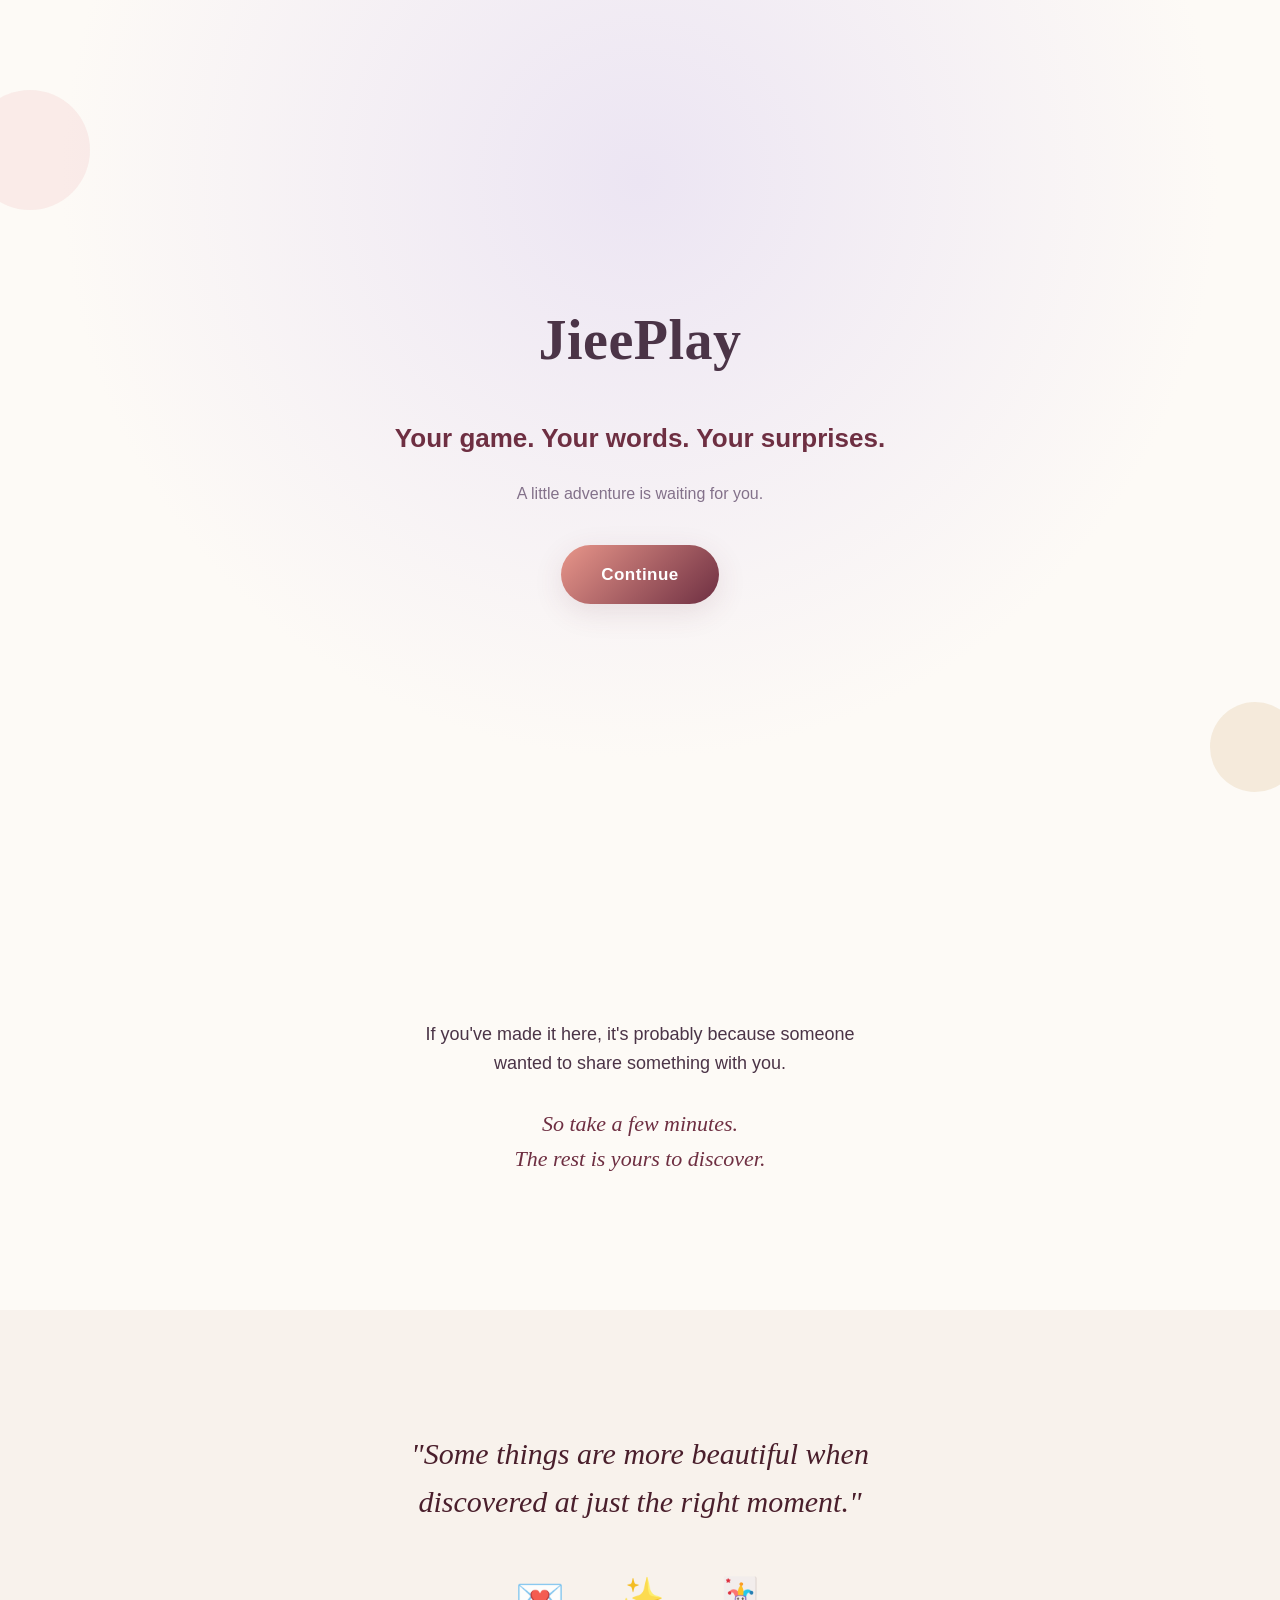
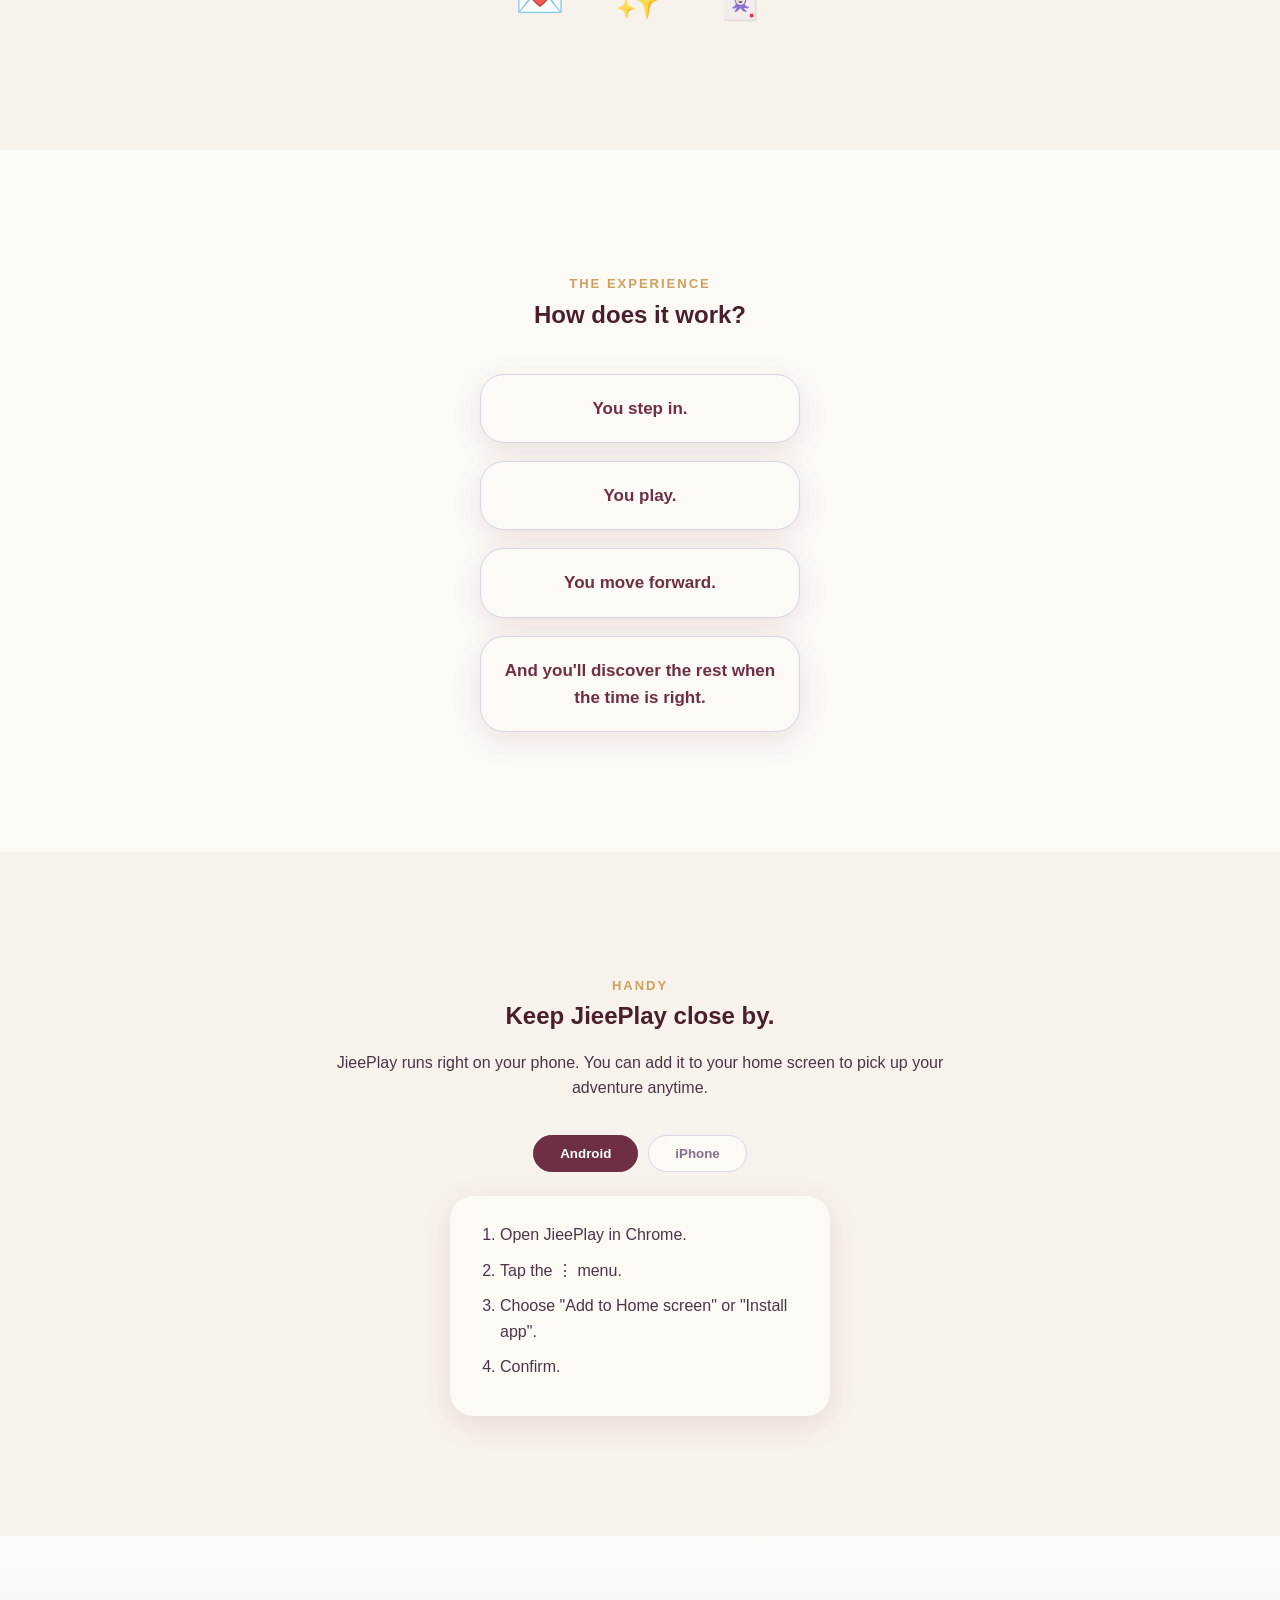
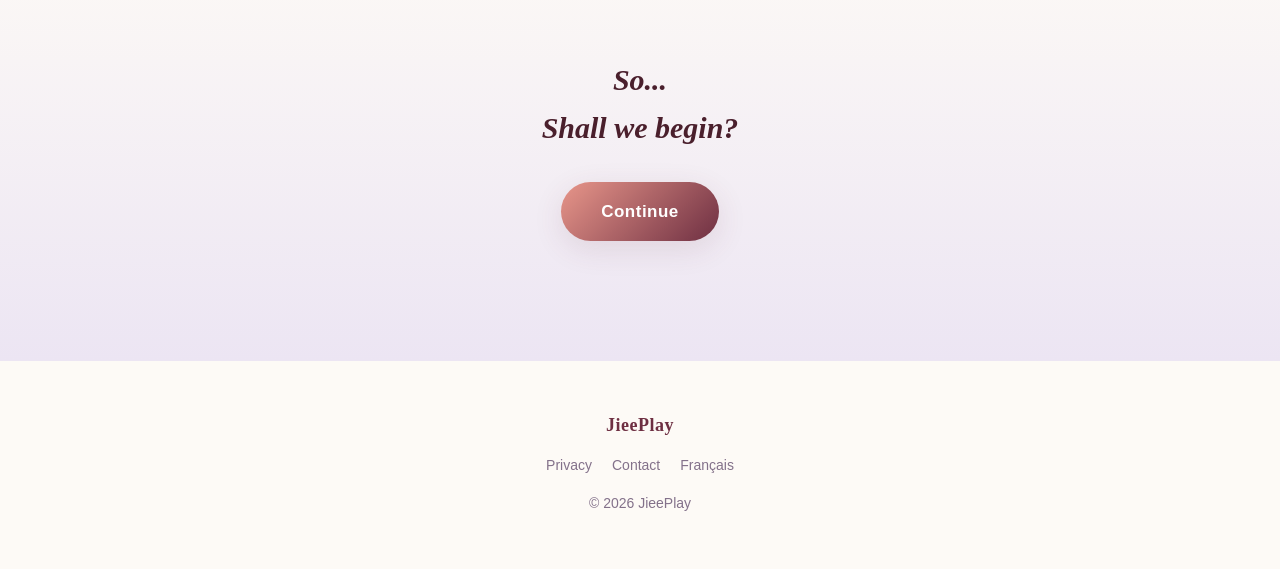
==== en/index.html @ 0d555a09 "Landing page JieePlay V1" ====
<!DOCTYPE html>
<html lang="en">
<head>
<meta charset="UTF-8">
<meta name="viewport" content="width=device-width, initial-scale=1">
<title>JieePlay — Your game. Your words. Your surprises.</title>
<meta name="description" content="A personal experience is waiting for you. Your game. Your words. Your surprises.">
<meta property="og:title" content="JieePlay">
<meta property="og:description" content="Your game. Your words. Your surprises.">
<meta property="og:image" content="../assets/icons/icon-512.png">
<link rel="icon" href="../favicon/favicon.png">
<link rel="stylesheet" href="../css/style.css">
<link rel="stylesheet" href="../css/responsive.css">
<link rel="stylesheet" href="../css/animations.css">
</head>
<body>

<!-- HERO -->
<section class="hero">
	<div class="floating-shape" style="width:120px;height:120px;background:#e8a5a5;top:10%;left:-30px;"></div>
	<div class="floating-shape" style="width:90px;height:90px;background:#cda05e;bottom:12%;right:-20px;animation-delay:2s;"></div>

	<div class="hero-logo brand">JieePlay</div>
	<p class="hero-tagline">Your game. Your words. Your surprises.</p>
	<p class="hero-sub">A little adventure is waiting for you.</p>
	<a href="#" class="btn" data-game-link>Continue</a>
</section>

<!-- INTRO -->
<section class="intro reveal">
	<div class="container">
		<p>If you've made it here, it's probably because someone wanted to share something with you.</p>
		<p class="intro-second">So take a few minutes.<br>The rest is yours to discover.</p>
	</div>
</section>

<!-- MYSTERY -->
<section class="mystery reveal">
	<div class="container">
		<p class="mystery-quote">"Some things are more beautiful when discovered at just the right moment."</p>
		<div class="mystery-icons">
			<span>💌</span>
			<span>✨</span>
			<span>🃏</span>
		</div>
	</div>
</section>

<!-- HOW IT WORKS -->
<section class="how reveal">
	<div class="container">
		<span class="eyebrow">The experience</span>
		<h2>How does it work?</h2>
		<div class="how-steps">
			<div class="how-step">You step in.</div>
			<div class="how-step">You play.</div>
			<div class="how-step">You move forward.</div>
			<div class="how-step">And you'll discover the rest when the time is right.</div>
		</div>
	</div>
</section>

<!-- PWA INSTALL -->
<section class="install reveal">
	<div class="container">
		<span class="eyebrow">Handy</span>
		<h2>Keep JieePlay close by.</h2>
		<p style="margin-top:14px;">JieePlay runs right on your phone. You can add it to your home screen to pick up your adventure anytime.</p>

		<div class="install-tabs">
			<button class="install-tab-btn active" data-tab="android">Android</button>
			<button class="install-tab-btn" data-tab="iphone">iPhone</button>
		</div>

		<div id="install-android" class="install-panel active">
			<ol>
				<li>Open JieePlay in Chrome.</li>
				<li>Tap the ⋮ menu.</li>
				<li>Choose "Add to Home screen" or "Install app".</li>
				<li>Confirm.</li>
			</ol>
		</div>
		<div id="install-iphone" class="install-panel">
			<ol>
				<li>Open JieePlay in Safari.</li>
				<li>Tap the Share button.</li>
				<li>Choose "Add to Home Screen".</li>
				<li>Tap "Add".</li>
			</ol>
		</div>
	</div>
</section>

<!-- FINAL CTA -->
<section class="final-cta reveal">
	<div class="container">
		<h2>So...<br>Shall we begin?</h2>
		<a href="#" class="btn" data-game-link>Continue</a>
	</div>
</section>

<footer>
	<div class="footer-brand brand">JieePlay</div>
	<div class="footer-links">
		<a href="#">Privacy</a>
		<a href="#">Contact</a>
		<a href="../fr/" data-switch-lang="fr">Français</a>
	</div>
	<p>© 2026 JieePlay</p>
</footer>

<script src="../js/config.js"></script>
<script src="../js/language.js"></script>
<script src="../js/navigation.js"></script>
</body>
</html>
---- css/style.css ----
/* JieePlay Landing — style.css */

:root {
	--cream: #fdfaf6;
	--ivoire: #f8f2ec;
	--rose: #e8a5a5;
	--rose-soft: #f0c4c4;
	--mauve: #b39cc4;
	--mauve-soft: #ddd2e8;
	--violet-pale: #ece5f3;
	--corail: #e8968a;
	--bordeaux: #6e2f42;
	--bordeaux-deep: #4a1f2c;
	--gold: #cda05e;
	--text: #4b3447;
	--text-soft: #83718a;

	--font-body: -apple-system, "Segoe UI", Roboto, "Helvetica Neue", Arial, sans-serif;
	--font-display: Georgia, "Times New Roman", serif;

	--radius: 24px;
	--shadow: 0 8px 30px rgba(110, 47, 66, 0.12);
}

* { box-sizing: border-box; }
html { scroll-behavior: smooth; }
body {
	margin: 0;
	background: var(--cream);
	color: var(--text);
	font-family: var(--font-body);
	line-height: 1.6;
	overflow-x: hidden;
}
img { max-width: 100%; display: block; }
a { color: inherit; text-decoration: none; }
.container { max-width: 720px; margin: 0 auto; padding: 0 28px; }

.brand { font-family: var(--font-display); font-weight: 700; letter-spacing: 0.5px; }
h1, h2, h3 { margin: 0; color: var(--bordeaux-deep); }
.eyebrow {
	font-size: 13px; letter-spacing: 2px; text-transform: uppercase;
	color: var(--gold); font-weight: 600;
}

.btn {
	display: inline-flex; align-items: center; justify-content: center;
	min-height: 58px; padding: 16px 40px; border-radius: 999px;
	background: linear-gradient(135deg, var(--corail), var(--bordeaux));
	color: #fff; font-size: 17px; font-weight: 700; letter-spacing: 0.5px;
	box-shadow: var(--shadow); transition: transform 0.2s ease, box-shadow 0.2s ease;
	border: none; cursor: pointer;
}
.btn:hover, .btn:focus-visible { transform: translateY(-2px); box-shadow: 0 12px 34px rgba(110, 47, 66, 0.2); }
.btn:active { transform: translateY(0); }
.btn-outline { background: transparent; border: 1.5px solid var(--bordeaux); color: var(--bordeaux); box-shadow: none; }

section { padding: 90px 0; }
.reveal { opacity: 0; transform: translateY(24px); transition: opacity 0.8s ease, transform 0.8s ease; }
.reveal.in-view { opacity: 1; transform: translateY(0); }

.hero {
	min-height: 92vh; display: flex; flex-direction: column; align-items: center;
	justify-content: center; text-align: center; position: relative; padding: 60px 28px;
	background: radial-gradient(circle at 50% 20%, var(--violet-pale) 0%, var(--cream) 60%);
	overflow: hidden;
}
.hero-logo { font-size: 44px; margin-bottom: 18px; }
.hero-tagline { font-size: 22px; color: var(--bordeaux); margin: 14px 0 6px; font-weight: 600; }
.hero-sub { font-size: 16px; color: var(--text-soft); margin-bottom: 38px; }

.intro { text-align: center; }
.intro p { font-size: 18px; color: var(--text); max-width: 480px; margin: 0 auto 14px; }
.intro .intro-second { font-family: var(--font-display); font-size: 22px; font-style: italic; color: var(--bordeaux); margin-top: 28px; }

.mystery { background: var(--ivoire); text-align: center; position: relative; }
.mystery-quote { font-family: var(--font-display); font-size: 26px; font-style: italic; color: var(--bordeaux-deep); max-width: 480px; margin: 0 auto 40px; }
.mystery-icons { display: flex; justify-content: center; gap: 36px; font-size: 34px; margin-top: 30px; }
.mystery-icons span { opacity: 0.85; animation: float 4.5s ease-in-out infinite; }
.mystery-icons span:nth-child(2) { animation-delay: 0.6s; }
.mystery-icons span:nth-child(3) { animation-delay: 1.2s; }
@keyframes float { 0%, 100% { transform: translateY(0); } 50% { transform: translateY(-12px); } }

.how { text-align: center; }
.how-steps { display: flex; flex-direction: column; gap: 18px; max-width: 320px; margin: 40px auto 0; }
.how-step { background: var(--cream); border: 1px solid var(--mauve-soft); border-radius: var(--radius); padding: 20px; font-size: 17px; font-weight: 600; color: var(--bordeaux); box-shadow: var(--shadow); }

.install { background: var(--ivoire); text-align: center; }
.install-tabs { display: flex; justify-content: center; gap: 10px; margin: 34px 0 24px; }
.install-tab-btn { padding: 10px 26px; border-radius: 999px; background: var(--cream); border: 1px solid var(--mauve-soft); color: var(--text-soft); font-weight: 700; cursor: pointer; }
.install-tab-btn.active { background: var(--bordeaux); color: #fff; border-color: var(--bordeaux); }
.install-panel { display: none; text-align: left; max-width: 380px; margin: 0 auto; background: var(--cream); border-radius: var(--radius); padding: 26px 30px; box-shadow: var(--shadow); }
.install-panel.active { display: block; }
.install-panel ol { margin: 0; padding-left: 20px; }
.install-panel li { margin-bottom: 10px; font-size: 16px; }

.final-cta { text-align: center; background: linear-gradient(180deg, var(--cream), var(--violet-pale)); }
.final-cta h2 { font-family: var(--font-display); font-size: 30px; font-style: italic; margin-bottom: 30px; }

footer { padding: 50px 28px 40px; text-align: center; color: var(--text-soft); font-size: 14px; }
.footer-brand { font-size: 18px; color: var(--bordeaux); margin-bottom: 14px; }
.footer-links { display: flex; justify-content: center; gap: 20px; flex-wrap: wrap; margin-bottom: 16px; }
.footer-links a { color: var(--text-soft); }
.footer-links a:hover { color: var(--bordeaux); }

.floating-shape { position: absolute; border-radius: 50%; opacity: 0.18; pointer-events: none; animation: drift 10s ease-in-out infinite; }
@keyframes drift { 0%, 100% { transform: translate(0, 0); } 50% { transform: translate(14px, -18px); } }
---- css/responsive.css ----
/* responsive.css — mobile-first, ajustements pour tablette/desktop */

@media (max-width: 380px) {
	.hero-logo { font-size: 36px; }
	.hero-tagline { font-size: 19px; }
	.btn { padding: 14px 30px; font-size: 15px; }
	.mystery-quote { font-size: 22px; }
}

@media (min-width: 768px) {
	.container { max-width: 640px; }
	.hero-logo { font-size: 56px; }
	.hero-tagline { font-size: 26px; }
	.mystery-quote { font-size: 30px; }
	section { padding: 120px 0; }
}

@media (min-width: 1024px) {
	.container { max-width: 720px; }
	.hero { min-height: 100vh; }
	.mystery-icons { gap: 50px; font-size: 40px; }
}

@media (min-width: 1440px) {
	.hero-logo { font-size: 64px; }
	section { padding: 140px 0; }
}

html, body {
	max-width: 100%;
	overflow-x: hidden;
}
---- css/animations.css ----
/* animations.css — page de sélection de langue + micro-interactions */

@media (prefers-reduced-motion: reduce) {
	*, *::before, *::after {
		animation-duration: 0.01ms !important;
		animation-iteration-count: 1 !important;
		transition-duration: 0.01ms !important;
		scroll-behavior: auto !important;
	}
}

/* --- Page racine : sélection de langue --- */

.lang-select-page {
	min-height: 100vh;
	display: flex;
	flex-direction: column;
	align-items: center;
	justify-content: center;
	text-align: center;
	background: radial-gradient(circle at 50% 30%, #ece5f3 0%, #fdfaf6 65%);
	padding: 40px 28px;
}

.lang-logo {
	font-family: var(--font-display);
	font-weight: 700;
	font-size: 42px;
	color: var(--bordeaux-deep, #4a1f2c);
	margin-bottom: 10px;
	animation: fade-in-up 0.8s ease both;
}

.lang-tagline {
	font-size: 15px;
	color: var(--text-soft, #83718a);
	margin-bottom: 46px;
	animation: fade-in-up 0.8s ease 0.15s both;
}

.lang-prompt {
	font-size: 14px;
	color: var(--text-soft, #83718a);
	margin-bottom: 18px;
	animation: fade-in-up 0.8s ease 0.3s both;
}

.lang-buttons {
	display: flex;
	flex-direction: column;
	gap: 14px;
	width: 100%;
	max-width: 280px;
	animation: fade-in-up 0.8s ease 0.45s both;
}

.lang-btn {
	display: block;
	padding: 18px;
	border-radius: 999px;
	background: #fff;
	border: 1.5px solid #ddd2e8;
	color: #4b3447;
	font-size: 17px;
	font-weight: 700;
	box-shadow: 0 8px 24px rgba(110, 47, 66, 0.08);
	transition: transform 0.2s ease, border-color 0.2s ease;
}
.lang-btn:hover, .lang-btn:focus-visible {
	transform: translateY(-2px);
	border-color: #b39cc4;
}
.lang-btn.lang-suggested {
	border-color: #cda05e;
	box-shadow: 0 8px 24px rgba(205, 160, 94, 0.18);
}

@keyframes fade-in-up {
	from { opacity: 0; transform: translateY(16px); }
	to { opacity: 1; transform: translateY(0); }
}
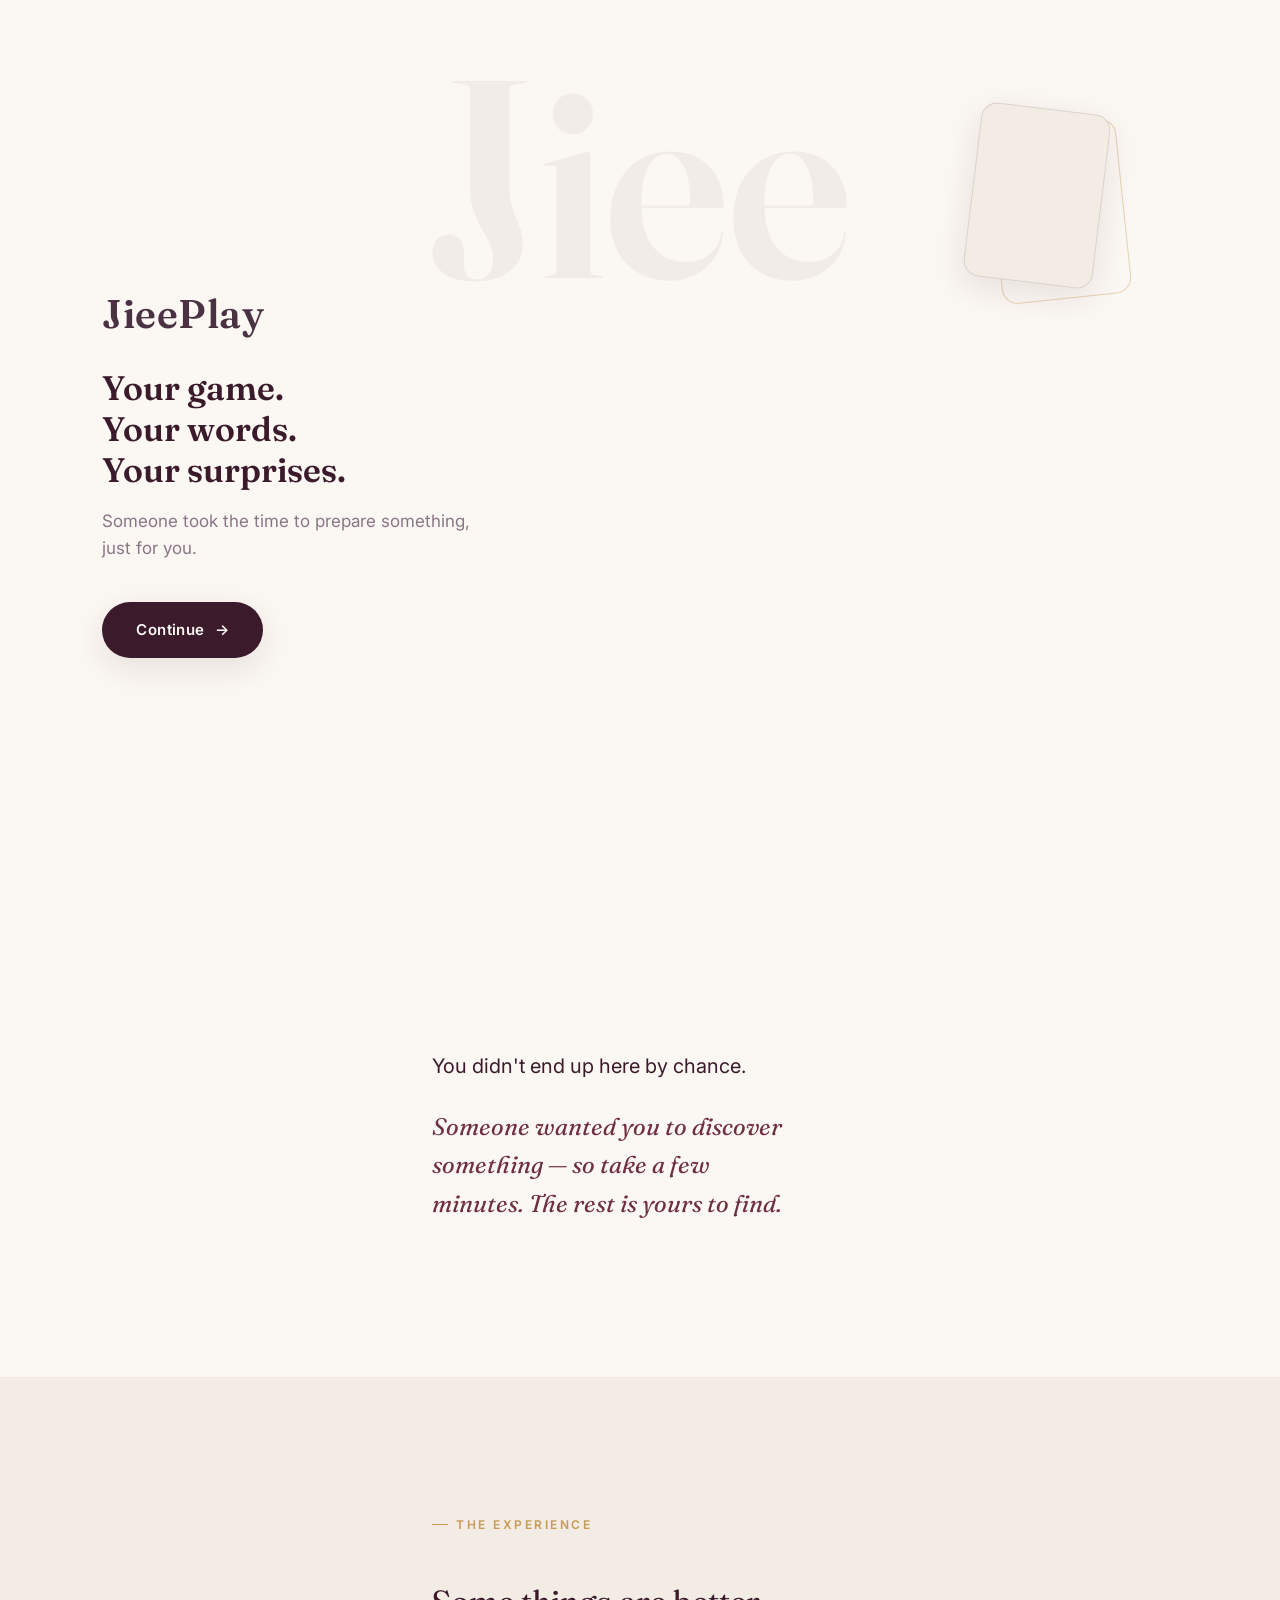
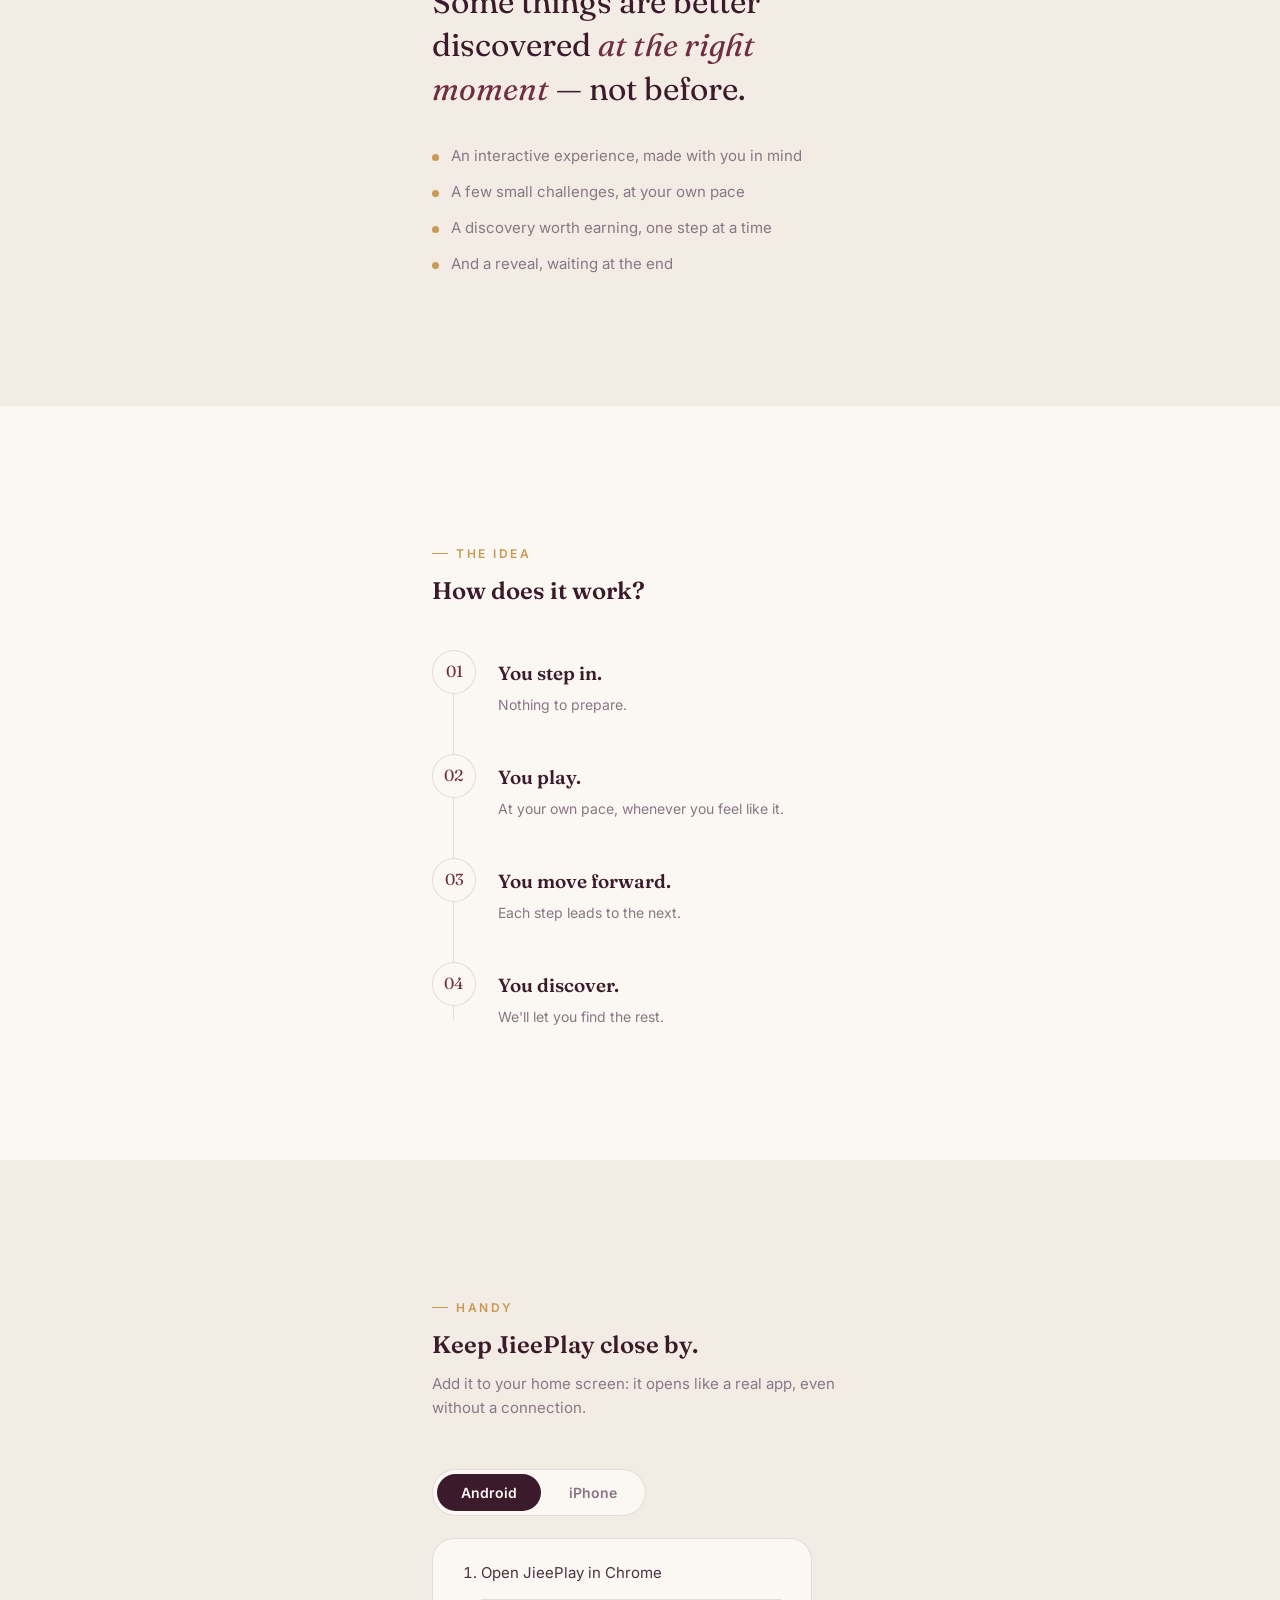
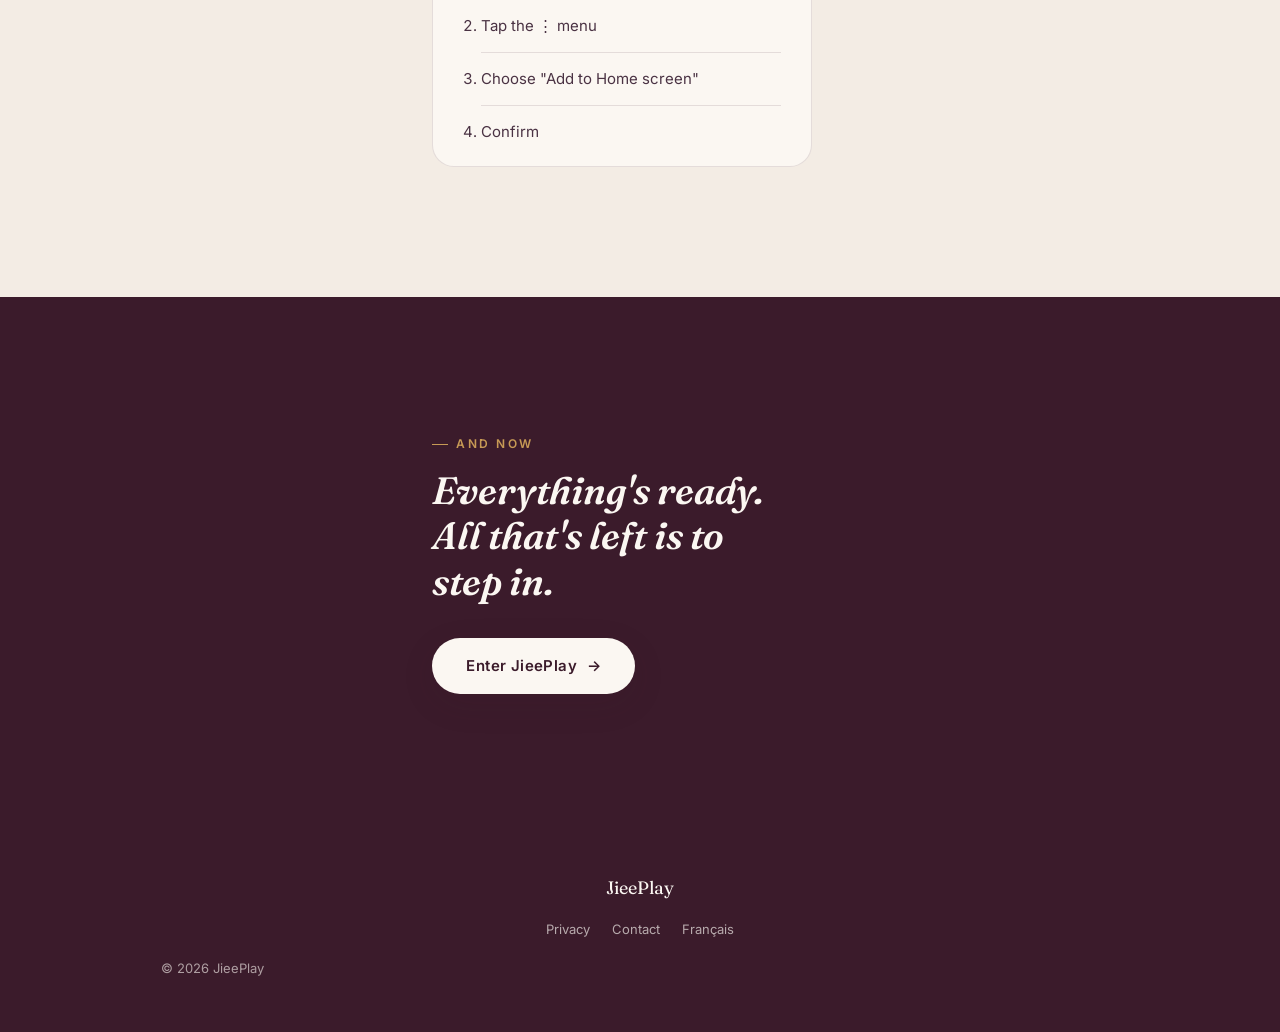
==== commit c0650bca: "Refonte complète v2 : direction artistique, copywriting, structure" ====
--- a/en/index.html
+++ b/en/index.html
@@ -9,6 +9,9 @@
 <meta property="og:description" content="Your game. Your words. Your surprises.">
 <meta property="og:image" content="../assets/icons/icon-512.png">
 <link rel="icon" href="../favicon/favicon.png">
+<link rel="preconnect" href="https://fonts.googleapis.com">
+<link rel="preconnect" href="https://fonts.gstatic.com" crossorigin>
+<link href="https://fonts.googleapis.com/css2?family=Fraunces:ital,wght@0,500;0,600;1,500&family=Inter:wght@400;500;600&display=swap" rel="stylesheet">
 <link rel="stylesheet" href="../css/style.css">
 <link rel="stylesheet" href="../css/responsive.css">
 <link rel="stylesheet" href="../css/animations.css">
@@ -17,31 +20,38 @@
 
 <!-- HERO -->
 <section class="hero">
-	<div class="floating-shape" style="width:120px;height:120px;background:#e8a5a5;top:10%;left:-30px;"></div>
-	<div class="floating-shape" style="width:90px;height:90px;background:#cda05e;bottom:12%;right:-20px;animation-delay:2s;"></div>
+	<div class="hero-bg-word" aria-hidden="true">Jiee</div>
+	<div class="hero-cards" aria-hidden="true">
+		<div class="hero-card-shape c2"></div>
+		<div class="hero-card-shape c1"></div>
+	</div>
 
-	<div class="hero-logo brand">JieePlay</div>
-	<p class="hero-tagline">Your game. Your words. Your surprises.</p>
-	<p class="hero-sub">A little adventure is waiting for you.</p>
-	<a href="#" class="btn" data-game-link>Continue</a>
+	<div class="hero-inner">
+		<div class="hero-logo brand">JieePlay</div>
+		<h1 class="hero-tagline">Your game.<br>Your words.<br>Your surprises.</h1>
+		<p class="hero-sub">Someone took the time to prepare something, just for you.</p>
+		<a href="#" class="btn" data-game-link data-transition>Continue</a>
+	</div>
 </section>
 
 <!-- INTRO -->
 <section class="intro reveal">
 	<div class="container">
-		<p>If you've made it here, it's probably because someone wanted to share something with you.</p>
-		<p class="intro-second">So take a few minutes.<br>The rest is yours to discover.</p>
+		<p class="intro-lead">You didn't end up here by chance.</p>
+		<p class="intro-second">Someone wanted you to discover something — so take a few minutes. The rest is yours to find.</p>
 	</div>
 </section>
 
 <!-- MYSTERY -->
 <section class="mystery reveal">
-	<div class="container">
-		<p class="mystery-quote">"Some things are more beautiful when discovered at just the right moment."</p>
-		<div class="mystery-icons">
-			<span>💌</span>
-			<span>✨</span>
-			<span>🃏</span>
+	<div class="container mystery-inner">
+		<span class="eyebrow">The experience</span>
+		<p class="mystery-quote">Some things are better discovered <em>at the right moment</em> — not before.</p>
+		<div class="mystery-list">
+			<div class="mystery-item"><span class="mark"></span> An interactive experience, made with you in mind</div>
+			<div class="mystery-item"><span class="mark"></span> A few small challenges, at your own pace</div>
+			<div class="mystery-item"><span class="mark"></span> A discovery worth earning, one step at a time</div>
+			<div class="mystery-item"><span class="mark"></span> And a reveal, waiting at the end</div>
 		</div>
 	</div>
 </section>
@@ -49,13 +59,25 @@
 <!-- HOW IT WORKS -->
 <section class="how reveal">
 	<div class="container">
-		<span class="eyebrow">The experience</span>
+		<span class="eyebrow">The idea</span>
 		<h2>How does it work?</h2>
 		<div class="how-steps">
-			<div class="how-step">You step in.</div>
-			<div class="how-step">You play.</div>
-			<div class="how-step">You move forward.</div>
-			<div class="how-step">And you'll discover the rest when the time is right.</div>
+			<div class="how-step">
+				<div class="how-step-num">01</div>
+				<div class="how-step-text"><strong>You step in.</strong><span>Nothing to prepare.</span></div>
+			</div>
+			<div class="how-step">
+				<div class="how-step-num">02</div>
+				<div class="how-step-text"><strong>You play.</strong><span>At your own pace, whenever you feel like it.</span></div>
+			</div>
+			<div class="how-step">
+				<div class="how-step-num">03</div>
+				<div class="how-step-text"><strong>You move forward.</strong><span>Each step leads to the next.</span></div>
+			</div>
+			<div class="how-step">
+				<div class="how-step-num">04</div>
+				<div class="how-step-text"><strong>You discover.</strong><span>We'll let you find the rest.</span></div>
+			</div>
 		</div>
 	</div>
 </section>
@@ -64,8 +86,10 @@
 <section class="install reveal">
 	<div class="container">
 		<span class="eyebrow">Handy</span>
-		<h2>Keep JieePlay close by.</h2>
-		<p style="margin-top:14px;">JieePlay runs right on your phone. You can add it to your home screen to pick up your adventure anytime.</p>
+		<div class="install-head">
+			<h2>Keep JieePlay close by.</h2>
+			<p>Add it to your home screen: it opens like a real app, even without a connection.</p>
+		</div>
 
 		<div class="install-tabs">
 			<button class="install-tab-btn active" data-tab="android">Android</button>
@@ -74,18 +98,18 @@
 
 		<div id="install-android" class="install-panel active">
 			<ol>
-				<li>Open JieePlay in Chrome.</li>
-				<li>Tap the ⋮ menu.</li>
-				<li>Choose "Add to Home screen" or "Install app".</li>
-				<li>Confirm.</li>
+				<li>Open JieePlay in Chrome</li>
+				<li>Tap the ⋮ menu</li>
+				<li>Choose "Add to Home screen"</li>
+				<li>Confirm</li>
 			</ol>
 		</div>
 		<div id="install-iphone" class="install-panel">
 			<ol>
-				<li>Open JieePlay in Safari.</li>
-				<li>Tap the Share button.</li>
-				<li>Choose "Add to Home Screen".</li>
-				<li>Tap "Add".</li>
+				<li>Open JieePlay in Safari</li>
+				<li>Tap the Share button</li>
+				<li>Choose "Add to Home Screen"</li>
+				<li>Tap "Add"</li>
 			</ol>
 		</div>
 	</div>
@@ -94,13 +118,14 @@
 <!-- FINAL CTA -->
 <section class="final-cta reveal">
 	<div class="container">
-		<h2>So...<br>Shall we begin?</h2>
-		<a href="#" class="btn" data-game-link>Continue</a>
+		<span class="eyebrow">And now</span>
+		<h2>Everything's ready.<br>All that's left is to step in.</h2>
+		<a href="#" class="btn" data-game-link data-transition>Enter JieePlay</a>
 	</div>
 </section>
 
 <footer>
-	<div class="footer-brand brand">JieePlay</div>
+	<div class="footer-brand">JieePlay</div>
 	<div class="footer-links">
 		<a href="#">Privacy</a>
 		<a href="#">Contact</a>
@@ -109,6 +134,8 @@
 	<p>© 2026 JieePlay</p>
 </footer>
 
+<div class="exit-veil" id="exit-veil" aria-hidden="true"></div>
+
 <script src="../js/config.js"></script>
 <script src="../js/language.js"></script>
 <script src="../js/navigation.js"></script>
--- a/css/style.css
+++ b/css/style.css
@@ -1,25 +1,24 @@
-/* JieePlay Landing — style.css */
+/* JieePlay Landing — style.css (v2, refonte complète) */
 
 :root {
-	--cream: #fdfaf6;
-	--ivoire: #f8f2ec;
-	--rose: #e8a5a5;
-	--rose-soft: #f0c4c4;
-	--mauve: #b39cc4;
-	--mauve-soft: #ddd2e8;
-	--violet-pale: #ece5f3;
-	--corail: #e8968a;
+	/* Palette resserrée : une encre dominante, un fond chaleureux,
+	 * un seul accent doré utilisé avec parcimonie. */
+	--ink: #3b1b2b;
 	--bordeaux: #6e2f42;
-	--bordeaux-deep: #4a1f2c;
-	--gold: #cda05e;
-	--text: #4b3447;
-	--text-soft: #83718a;
-
-	--font-body: -apple-system, "Segoe UI", Roboto, "Helvetica Neue", Arial, sans-serif;
-	--font-display: Georgia, "Times New Roman", serif;
-
-	--radius: 24px;
-	--shadow: 0 8px 30px rgba(110, 47, 66, 0.12);
+	--cream: #fbf7f2;
+	--ivory: #f3ece4;
+	--gold: #c79a55;
+	--mauve-whisper: #e4d9e8;
+	--line: rgba(59, 27, 43, 0.12);
+	--text: #4a3243;
+	--text-soft: #8a7686;
+
+	--font-display: "Fraunces", Georgia, serif;
+	--font-body: "Inter", -apple-system, "Segoe UI", Roboto, sans-serif;
+
+	--radius: 22px;
+	--shadow: 0 10px 34px rgba(59, 27, 43, 0.1);
+	--ease: cubic-bezier(0.22, 1, 0.36, 1);
 }
 
 * { box-sizing: border-box; }
@@ -31,77 +30,427 @@
 	font-family: var(--font-body);
 	line-height: 1.6;
 	overflow-x: hidden;
+	-webkit-font-smoothing: antialiased;
 }
 img { max-width: 100%; display: block; }
 a { color: inherit; text-decoration: none; }
-.container { max-width: 720px; margin: 0 auto; padding: 0 28px; }
-
-.brand { font-family: var(--font-display); font-weight: 700; letter-spacing: 0.5px; }
-h1, h2, h3 { margin: 0; color: var(--bordeaux-deep); }
+.container { max-width: 640px; margin: 0 auto; padding: 0 28px; }
+
+/* --- Typographie --- */
+
+.brand {
+	font-family: var(--font-display);
+	font-weight: 600;
+	letter-spacing: 0.5px;
+}
+
+h1, h2, h3 {
+	margin: 0;
+	color: var(--ink);
+	font-family: var(--font-display);
+	font-weight: 600;
+	line-height: 1.2;
+}
+
+p { max-width: 46ch; }
+
 .eyebrow {
-	font-size: 13px; letter-spacing: 2px; text-transform: uppercase;
-	color: var(--gold); font-weight: 600;
-}
+	display: inline-flex;
+	align-items: center;
+	gap: 8px;
+	font-size: 12px;
+	letter-spacing: 2.5px;
+	text-transform: uppercase;
+	color: var(--gold);
+	font-weight: 600;
+	margin-bottom: 14px;
+}
+.eyebrow::before {
+	content: "";
+	width: 16px;
+	height: 1px;
+	background: var(--gold);
+}
+
+/* --- Motif signature (remplace les emojis décoratifs en vrac) --- */
+
+.mark {
+	display: inline-block;
+	width: 7px;
+	height: 7px;
+	border-radius: 50%;
+	background: var(--gold);
+}
+
+/* --- Boutons --- */
 
 .btn {
-	display: inline-flex; align-items: center; justify-content: center;
-	min-height: 58px; padding: 16px 40px; border-radius: 999px;
-	background: linear-gradient(135deg, var(--corail), var(--bordeaux));
-	color: #fff; font-size: 17px; font-weight: 700; letter-spacing: 0.5px;
-	box-shadow: var(--shadow); transition: transform 0.2s ease, box-shadow 0.2s ease;
-	border: none; cursor: pointer;
-}
-.btn:hover, .btn:focus-visible { transform: translateY(-2px); box-shadow: 0 12px 34px rgba(110, 47, 66, 0.2); }
+	display: inline-flex;
+	align-items: center;
+	gap: 10px;
+	min-height: 56px;
+	padding: 16px 34px;
+	border-radius: 999px;
+	background: var(--ink);
+	color: var(--cream);
+	font-family: var(--font-body);
+	font-size: 15px;
+	font-weight: 600;
+	letter-spacing: 0.4px;
+	box-shadow: var(--shadow);
+	transition: transform 0.3s var(--ease), box-shadow 0.3s var(--ease), background 0.3s var(--ease);
+	border: none;
+	cursor: pointer;
+	position: relative;
+	overflow: hidden;
+}
+.btn::after {
+	content: "→";
+	transition: transform 0.3s var(--ease);
+}
+.btn:hover, .btn:focus-visible {
+	background: var(--bordeaux);
+	transform: translateY(-2px);
+	box-shadow: 0 14px 40px rgba(59, 27, 43, 0.22);
+}
+.btn:hover::after { transform: translateX(3px); }
 .btn:active { transform: translateY(0); }
-.btn-outline { background: transparent; border: 1.5px solid var(--bordeaux); color: var(--bordeaux); box-shadow: none; }
-
-section { padding: 90px 0; }
-.reveal { opacity: 0; transform: translateY(24px); transition: opacity 0.8s ease, transform 0.8s ease; }
-.reveal.in-view { opacity: 1; transform: translateY(0); }
+
+.btn-transitioning {
+	pointer-events: none;
+}
+
+/* --- Sections --- */
+
+section {
+	padding: 96px 0;
+	position: relative;
+}
+
+.reveal {
+	opacity: 0;
+	transform: translateY(28px);
+	transition: opacity 0.9s var(--ease), transform 0.9s var(--ease);
+}
+.reveal.in-view {
+	opacity: 1;
+	transform: translateY(0);
+}
+.reveal.d1 { transition-delay: 0.08s; }
+.reveal.d2 { transition-delay: 0.16s; }
+.reveal.d3 { transition-delay: 0.24s; }
+
+/* --- Hero (composition asymétrique) --- */
 
 .hero {
-	min-height: 92vh; display: flex; flex-direction: column; align-items: center;
-	justify-content: center; text-align: center; position: relative; padding: 60px 28px;
-	background: radial-gradient(circle at 50% 20%, var(--violet-pale) 0%, var(--cream) 60%);
+	min-height: 100svh;
+	display: flex;
+	flex-direction: column;
+	justify-content: center;
+	padding: 120px 28px 80px;
+	position: relative;
 	overflow: hidden;
-}
-.hero-logo { font-size: 44px; margin-bottom: 18px; }
-.hero-tagline { font-size: 22px; color: var(--bordeaux); margin: 14px 0 6px; font-weight: 600; }
-.hero-sub { font-size: 16px; color: var(--text-soft); margin-bottom: 38px; }
-
-.intro { text-align: center; }
-.intro p { font-size: 18px; color: var(--text); max-width: 480px; margin: 0 auto 14px; }
-.intro .intro-second { font-family: var(--font-display); font-size: 22px; font-style: italic; color: var(--bordeaux); margin-top: 28px; }
-
-.mystery { background: var(--ivoire); text-align: center; position: relative; }
-.mystery-quote { font-family: var(--font-display); font-size: 26px; font-style: italic; color: var(--bordeaux-deep); max-width: 480px; margin: 0 auto 40px; }
-.mystery-icons { display: flex; justify-content: center; gap: 36px; font-size: 34px; margin-top: 30px; }
-.mystery-icons span { opacity: 0.85; animation: float 4.5s ease-in-out infinite; }
-.mystery-icons span:nth-child(2) { animation-delay: 0.6s; }
-.mystery-icons span:nth-child(3) { animation-delay: 1.2s; }
-@keyframes float { 0%, 100% { transform: translateY(0); } 50% { transform: translateY(-12px); } }
-
-.how { text-align: center; }
-.how-steps { display: flex; flex-direction: column; gap: 18px; max-width: 320px; margin: 40px auto 0; }
-.how-step { background: var(--cream); border: 1px solid var(--mauve-soft); border-radius: var(--radius); padding: 20px; font-size: 17px; font-weight: 600; color: var(--bordeaux); box-shadow: var(--shadow); }
-
-.install { background: var(--ivoire); text-align: center; }
-.install-tabs { display: flex; justify-content: center; gap: 10px; margin: 34px 0 24px; }
-.install-tab-btn { padding: 10px 26px; border-radius: 999px; background: var(--cream); border: 1px solid var(--mauve-soft); color: var(--text-soft); font-weight: 700; cursor: pointer; }
-.install-tab-btn.active { background: var(--bordeaux); color: #fff; border-color: var(--bordeaux); }
-.install-panel { display: none; text-align: left; max-width: 380px; margin: 0 auto; background: var(--cream); border-radius: var(--radius); padding: 26px 30px; box-shadow: var(--shadow); }
+	background: var(--cream);
+}
+
+.hero-bg-word {
+	position: absolute;
+	top: 4%;
+	left: 50%;
+	transform: translateX(-50%);
+	font-family: var(--font-display);
+	font-size: 22vw;
+	font-weight: 600;
+	color: var(--ink);
+	opacity: 0.045;
+	white-space: nowrap;
+	pointer-events: none;
+	user-select: none;
+	line-height: 1;
+}
+
+.hero-cards {
+	position: absolute;
+	top: 14%;
+	right: -30px;
+	width: 130px;
+	height: 170px;
+	pointer-events: none;
+}
+.hero-card-shape {
+	position: absolute;
+	width: 96px;
+	height: 130px;
+	border: 1.5px solid var(--line);
+	border-radius: 16px;
+	background: var(--ivory);
+}
+.hero-card-shape.c2 {
+	top: 16px;
+	left: 22px;
+	border-color: rgba(199, 154, 85, 0.4);
+	background: var(--cream);
+	transform: rotate(-6deg);
+}
+.hero-card-shape.c1 {
+	transform: rotate(7deg);
+	box-shadow: var(--shadow);
+}
+
+.hero-inner {
+	position: relative;
+	max-width: 460px;
+}
+
+.hero-logo {
+	font-size: 40px;
+	margin-bottom: 22px;
+}
+
+.hero-tagline {
+	font-size: 27px;
+	color: var(--ink);
+	margin: 0 0 14px;
+	font-weight: 600;
+	max-width: 11ch;
+}
+
+.hero-sub {
+	font-family: var(--font-body);
+	font-size: 16px;
+	color: var(--text-soft);
+	margin-bottom: 40px;
+	max-width: 34ch;
+}
+
+/* --- Introduction --- */
+
+.intro {
+	text-align: left;
+}
+.intro-lead {
+	font-size: 20px;
+	color: var(--ink);
+	max-width: 30ch;
+}
+.intro-second {
+	font-family: var(--font-display);
+	font-size: 24px;
+	font-style: italic;
+	color: var(--bordeaux);
+	margin-top: 26px;
+	max-width: 22ch;
+}
+
+/* --- Mystère --- */
+
+.mystery {
+	background: var(--ivory);
+	position: relative;
+}
+.mystery-inner {
+	max-width: 480px;
+}
+.mystery-quote {
+	font-family: var(--font-display);
+	font-size: 27px;
+	color: var(--ink);
+	line-height: 1.35;
+	max-width: 16ch;
+}
+.mystery-quote em {
+	color: var(--bordeaux);
+	font-style: italic;
+}
+.mystery-list {
+	margin-top: 34px;
+	display: flex;
+	flex-direction: column;
+	gap: 12px;
+}
+.mystery-item {
+	display: flex;
+	align-items: baseline;
+	gap: 12px;
+	font-size: 15px;
+	color: var(--text-soft);
+}
+.mystery-item .mark { flex-shrink: 0; }
+
+/* --- Comment ça marche : ligne verticale connectée --- */
+
+.how { }
+.how-steps {
+	margin-top: 44px;
+	position: relative;
+}
+.how-steps::before {
+	content: "";
+	position: absolute;
+	left: 21px;
+	top: 10px;
+	bottom: 10px;
+	width: 1px;
+	background: var(--line);
+}
+.how-step {
+	display: flex;
+	gap: 22px;
+	padding-bottom: 36px;
+	position: relative;
+}
+.how-step:last-child { padding-bottom: 0; }
+.how-step-num {
+	flex-shrink: 0;
+	width: 44px;
+	height: 44px;
+	border-radius: 50%;
+	background: var(--cream);
+	border: 1.5px solid var(--line);
+	display: flex;
+	align-items: center;
+	justify-content: center;
+	font-family: var(--font-display);
+	font-size: 16px;
+	color: var(--bordeaux);
+	position: relative;
+	z-index: 1;
+}
+.how-step-text {
+	padding-top: 8px;
+}
+.how-step-text strong {
+	display: block;
+	font-family: var(--font-display);
+	font-size: 19px;
+	color: var(--ink);
+	font-weight: 600;
+	margin-bottom: 4px;
+}
+.how-step-text span {
+	font-size: 14px;
+	color: var(--text-soft);
+}
+
+/* --- Installation PWA --- */
+
+.install {
+	background: var(--ivory);
+}
+.install-head {
+	max-width: 420px;
+}
+.install-head p {
+	margin-top: 12px;
+	font-size: 15px;
+	color: var(--text-soft);
+}
+
+.install-tabs {
+	display: inline-flex;
+	gap: 4px;
+	margin: 34px 0 22px;
+	background: var(--cream);
+	padding: 4px;
+	border-radius: 999px;
+	border: 1px solid var(--line);
+}
+.install-tab-btn {
+	padding: 10px 24px;
+	border-radius: 999px;
+	background: transparent;
+	border: none;
+	color: var(--text-soft);
+	font-family: var(--font-body);
+	font-weight: 600;
+	font-size: 14px;
+	cursor: pointer;
+	transition: background 0.25s ease, color 0.25s ease;
+}
+.install-tab-btn.active {
+	background: var(--ink);
+	color: var(--cream);
+}
+.install-panel {
+	display: none;
+	max-width: 380px;
+	background: var(--cream);
+	border-radius: var(--radius);
+	border: 1px solid var(--line);
+	padding: 8px 30px;
+}
 .install-panel.active { display: block; }
-.install-panel ol { margin: 0; padding-left: 20px; }
-.install-panel li { margin-bottom: 10px; font-size: 16px; }
-
-.final-cta { text-align: center; background: linear-gradient(180deg, var(--cream), var(--violet-pale)); }
-.final-cta h2 { font-family: var(--font-display); font-size: 30px; font-style: italic; margin-bottom: 30px; }
-
-footer { padding: 50px 28px 40px; text-align: center; color: var(--text-soft); font-size: 14px; }
-.footer-brand { font-size: 18px; color: var(--bordeaux); margin-bottom: 14px; }
-.footer-links { display: flex; justify-content: center; gap: 20px; flex-wrap: wrap; margin-bottom: 16px; }
-.footer-links a { color: var(--text-soft); }
-.footer-links a:hover { color: var(--bordeaux); }
-
-.floating-shape { position: absolute; border-radius: 50%; opacity: 0.18; pointer-events: none; animation: drift 10s ease-in-out infinite; }
-@keyframes drift { 0%, 100% { transform: translate(0, 0); } 50% { transform: translate(14px, -18px); } }
+.install-panel ol { margin: 0; padding-left: 18px; }
+.install-panel li {
+	padding: 14px 0;
+	font-size: 15px;
+	border-bottom: 1px solid var(--line);
+}
+.install-panel li:last-child { border-bottom: none; }
+
+/* --- CTA final --- */
+
+.final-cta {
+	text-align: left;
+	background: var(--ink);
+	color: var(--cream);
+}
+.final-cta .eyebrow { color: var(--gold); }
+.final-cta .eyebrow::before { background: var(--gold); }
+.final-cta h2 {
+	color: var(--cream);
+	font-size: 32px;
+	font-style: italic;
+	margin-bottom: 34px;
+	max-width: 14ch;
+}
+.final-cta .btn {
+	background: var(--cream);
+	color: var(--ink);
+}
+.final-cta .btn:hover {
+	background: var(--gold);
+	color: var(--ink);
+}
+
+/* --- Transition de sortie vers le jeu --- */
+
+.exit-veil {
+	position: fixed;
+	inset: 0;
+	background: var(--ink);
+	opacity: 0;
+	pointer-events: none;
+	transition: opacity 0.5s var(--ease);
+	z-index: 999;
+}
+.exit-veil.active {
+	opacity: 1;
+	pointer-events: all;
+}
+
+/* --- Footer --- */
+
+footer {
+	padding: 50px 28px 40px;
+	text-align: center;
+	color: var(--text-soft);
+	font-size: 13px;
+	background: var(--ink);
+	color: rgba(251, 247, 242, 0.6);
+}
+.footer-brand {
+	font-family: var(--font-display);
+	font-size: 18px;
+	color: var(--cream);
+	margin-bottom: 16px;
+}
+.footer-links {
+	display: flex;
+	justify-content: center;
+	gap: 22px;
+	flex-wrap: wrap;
+	margin-bottom: 18px;
+}
+.footer-links a { color: rgba(251, 247, 242, 0.65); }
+.footer-links a:hover { color: var(--gold); }
--- a/css/responsive.css
+++ b/css/responsive.css
@@ -1,29 +1,45 @@
-/* responsive.css — mobile-first, ajustements pour tablette/desktop */
+/* responsive.css — mobile-first, chaque section repensée (pas juste agrandie) */
 
 @media (max-width: 380px) {
-	.hero-logo { font-size: 36px; }
-	.hero-tagline { font-size: 19px; }
-	.btn { padding: 14px 30px; font-size: 15px; }
-	.mystery-quote { font-size: 22px; }
+	.hero-tagline { font-size: 23px; }
+	.hero-bg-word { font-size: 26vw; }
+	.mystery-quote { font-size: 23px; }
+	.final-cta h2 { font-size: 27px; }
+	.btn { padding: 14px 28px; font-size: 14px; }
+	.hero-cards { right: -46px; }
+}
+
+@media (min-width: 640px) {
+	.container { max-width: 560px; }
 }
 
 @media (min-width: 768px) {
-	.container { max-width: 640px; }
-	.hero-logo { font-size: 56px; }
-	.hero-tagline { font-size: 26px; }
-	.mystery-quote { font-size: 30px; }
-	section { padding: 120px 0; }
+	.container { max-width: 620px; }
+	section { padding: 130px 0; }
+	.hero-tagline { font-size: 34px; }
+	.hero-sub { font-size: 17px; }
+	.mystery-quote { font-size: 32px; }
+	.final-cta h2 { font-size: 38px; }
+	.hero-cards { width: 180px; height: 230px; top: 12%; right: 4%; }
+	.hero-card-shape { width: 130px; height: 175px; }
 }
 
 @media (min-width: 1024px) {
-	.container { max-width: 720px; }
-	.hero { min-height: 100vh; }
-	.mystery-icons { gap: 50px; font-size: 40px; }
+	.hero { padding-left: 8vw; align-items: flex-start; }
+	.hero-inner { max-width: 480px; }
+	.intro .container,
+	.mystery .container,
+	.how .container,
+	.install .container,
+	.final-cta .container {
+		padding-left: 8vw;
+	}
+	.hero-cards { right: 10vw; }
 }
 
 @media (min-width: 1440px) {
-	.hero-logo { font-size: 64px; }
-	section { padding: 140px 0; }
+	.hero-tagline { font-size: 40px; }
+	section { padding: 160px 0; }
 }
 
 html, body {
--- a/css/animations.css
+++ b/css/animations.css
@@ -12,70 +12,93 @@
 /* --- Page racine : sélection de langue --- */
 
 .lang-select-page {
-	min-height: 100vh;
+	min-height: 100svh;
 	display: flex;
 	flex-direction: column;
 	align-items: center;
 	justify-content: center;
 	text-align: center;
-	background: radial-gradient(circle at 50% 30%, #ece5f3 0%, #fdfaf6 65%);
+	background: var(--cream, #fbf7f2);
 	padding: 40px 28px;
+	position: relative;
+	overflow: hidden;
+}
+
+.lang-bg-word {
+	position: absolute;
+	top: 6%;
+	left: 50%;
+	transform: translateX(-50%);
+	font-family: var(--font-display, serif);
+	font-size: 26vw;
+	font-weight: 600;
+	color: var(--ink, #3b1b2b);
+	opacity: 0.04;
+	white-space: nowrap;
+	pointer-events: none;
+	line-height: 1;
 }
 
 .lang-logo {
-	font-family: var(--font-display);
-	font-weight: 700;
-	font-size: 42px;
-	color: var(--bordeaux-deep, #4a1f2c);
+	font-family: var(--font-display, serif);
+	font-weight: 600;
+	font-size: 38px;
+	color: var(--ink, #3b1b2b);
 	margin-bottom: 10px;
-	animation: fade-in-up 0.8s ease both;
+	animation: fade-in-up 0.9s var(--ease, ease) both;
+	position: relative;
 }
 
 .lang-tagline {
-	font-size: 15px;
-	color: var(--text-soft, #83718a);
-	margin-bottom: 46px;
-	animation: fade-in-up 0.8s ease 0.15s both;
+	font-size: 14px;
+	color: var(--text-soft, #8a7686);
+	margin-bottom: 50px;
+	animation: fade-in-up 0.9s var(--ease, ease) 0.12s both;
+	position: relative;
 }
 
 .lang-prompt {
-	font-size: 14px;
-	color: var(--text-soft, #83718a);
+	font-size: 12px;
+	letter-spacing: 1.5px;
+	text-transform: uppercase;
+	color: var(--gold, #c79a55);
 	margin-bottom: 18px;
-	animation: fade-in-up 0.8s ease 0.3s both;
+	animation: fade-in-up 0.9s var(--ease, ease) 0.24s both;
+	position: relative;
 }
 
 .lang-buttons {
 	display: flex;
 	flex-direction: column;
-	gap: 14px;
+	gap: 12px;
 	width: 100%;
 	max-width: 280px;
-	animation: fade-in-up 0.8s ease 0.45s both;
+	animation: fade-in-up 0.9s var(--ease, ease) 0.36s both;
+	position: relative;
 }
 
 .lang-btn {
 	display: block;
-	padding: 18px;
+	padding: 17px;
 	border-radius: 999px;
 	background: #fff;
-	border: 1.5px solid #ddd2e8;
-	color: #4b3447;
-	font-size: 17px;
-	font-weight: 700;
-	box-shadow: 0 8px 24px rgba(110, 47, 66, 0.08);
-	transition: transform 0.2s ease, border-color 0.2s ease;
+	border: 1.5px solid var(--line, rgba(59,27,43,0.12));
+	color: var(--ink, #3b1b2b);
+	font-size: 15px;
+	font-weight: 600;
+	letter-spacing: 0.5px;
+	box-shadow: var(--shadow, 0 10px 34px rgba(59,27,43,0.1));
+	transition: transform 0.3s ease, border-color 0.3s ease;
 }
 .lang-btn:hover, .lang-btn:focus-visible {
 	transform: translateY(-2px);
-	border-color: #b39cc4;
+	border-color: var(--gold, #c79a55);
 }
 .lang-btn.lang-suggested {
-	border-color: #cda05e;
-	box-shadow: 0 8px 24px rgba(205, 160, 94, 0.18);
+	border-color: var(--gold, #c79a55);
 }
 
 @keyframes fade-in-up {
-	from { opacity: 0; transform: translateY(16px); }
+	from { opacity: 0; transform: translateY(14px); }
 	to { opacity: 1; transform: translateY(0); }
 }
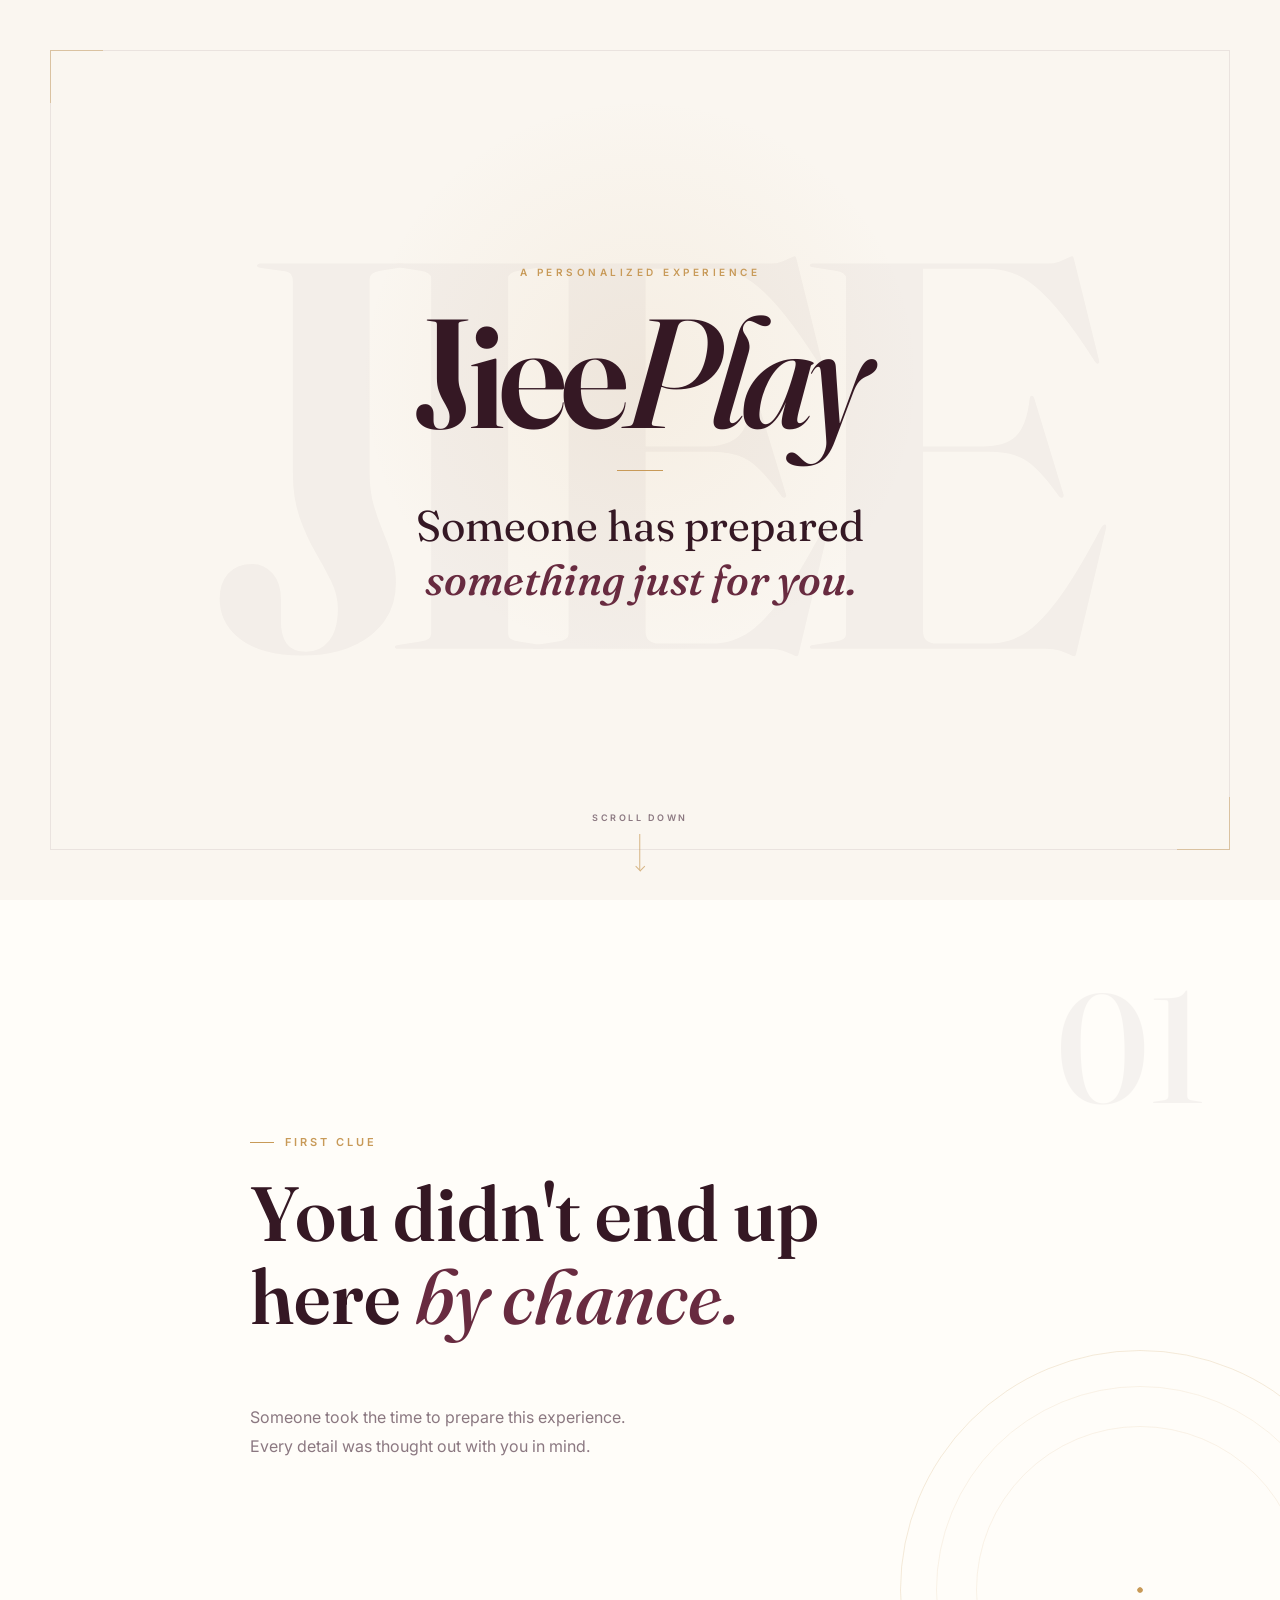
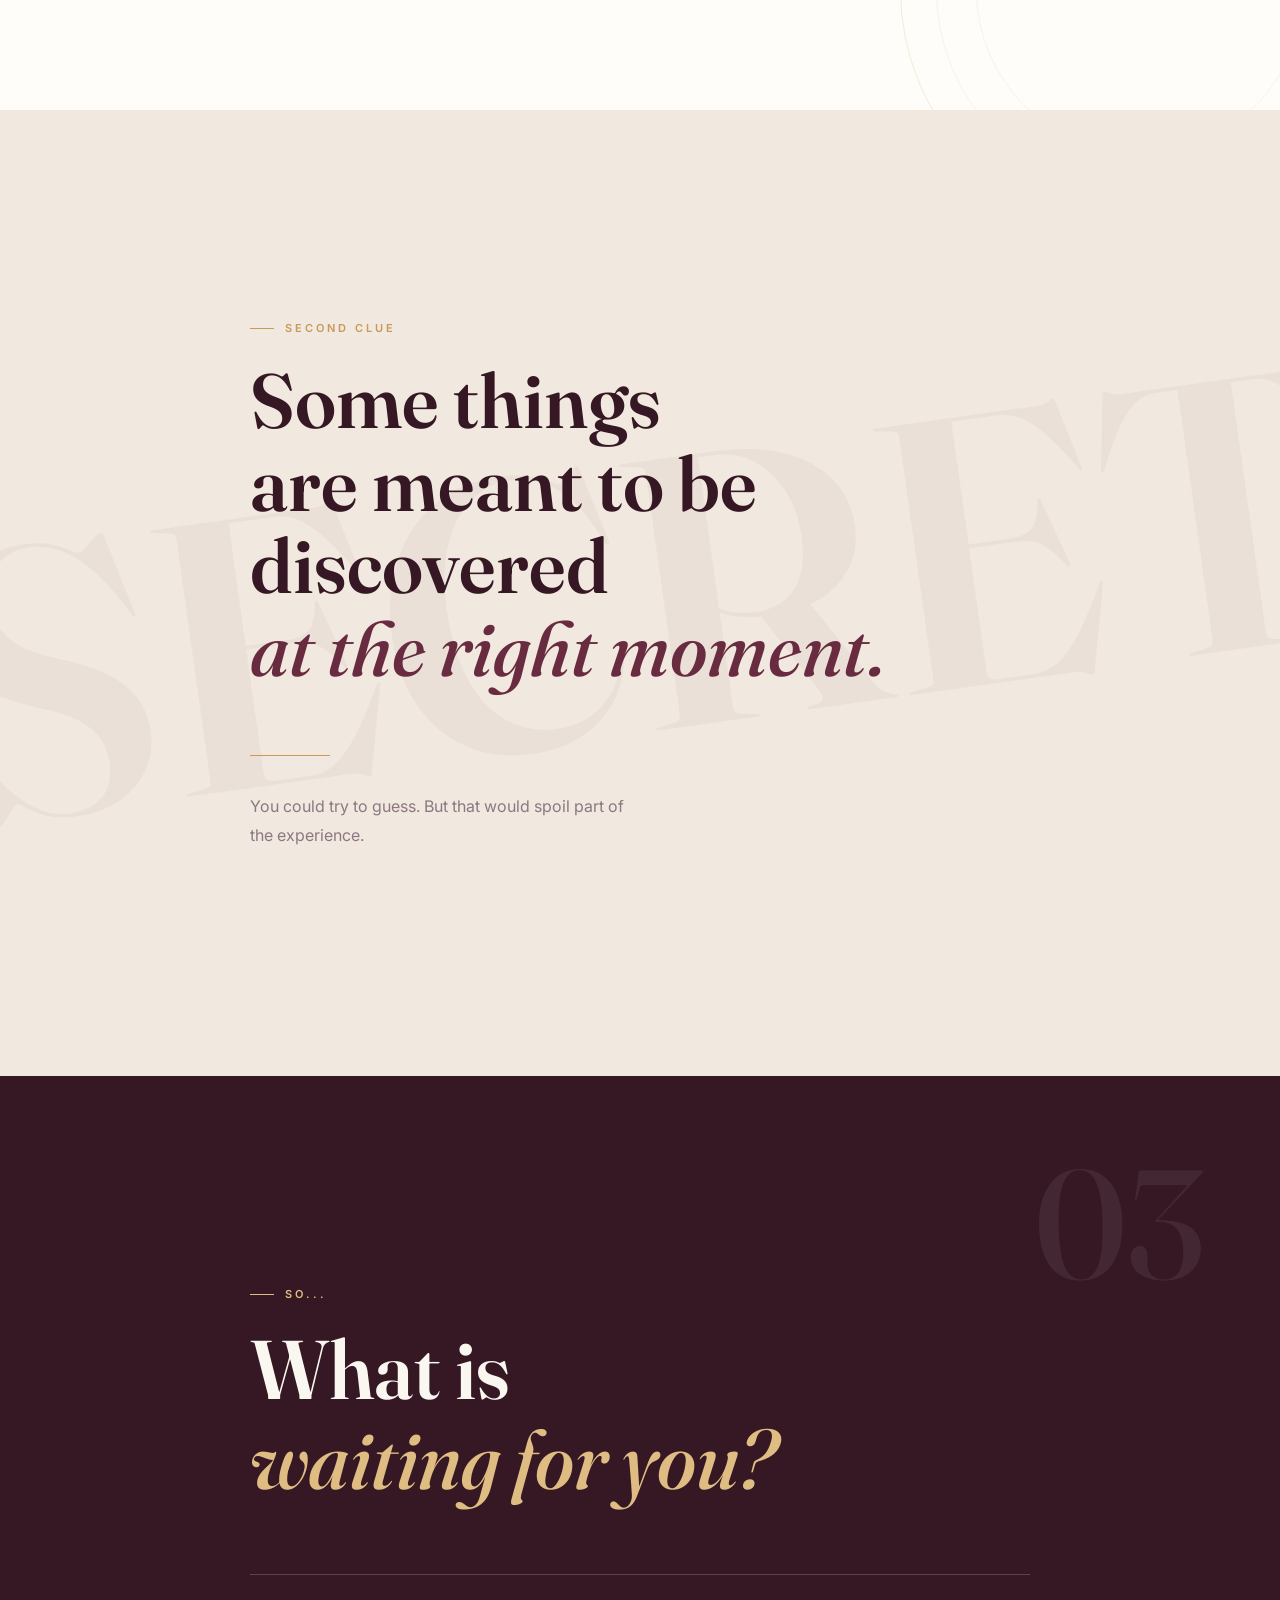
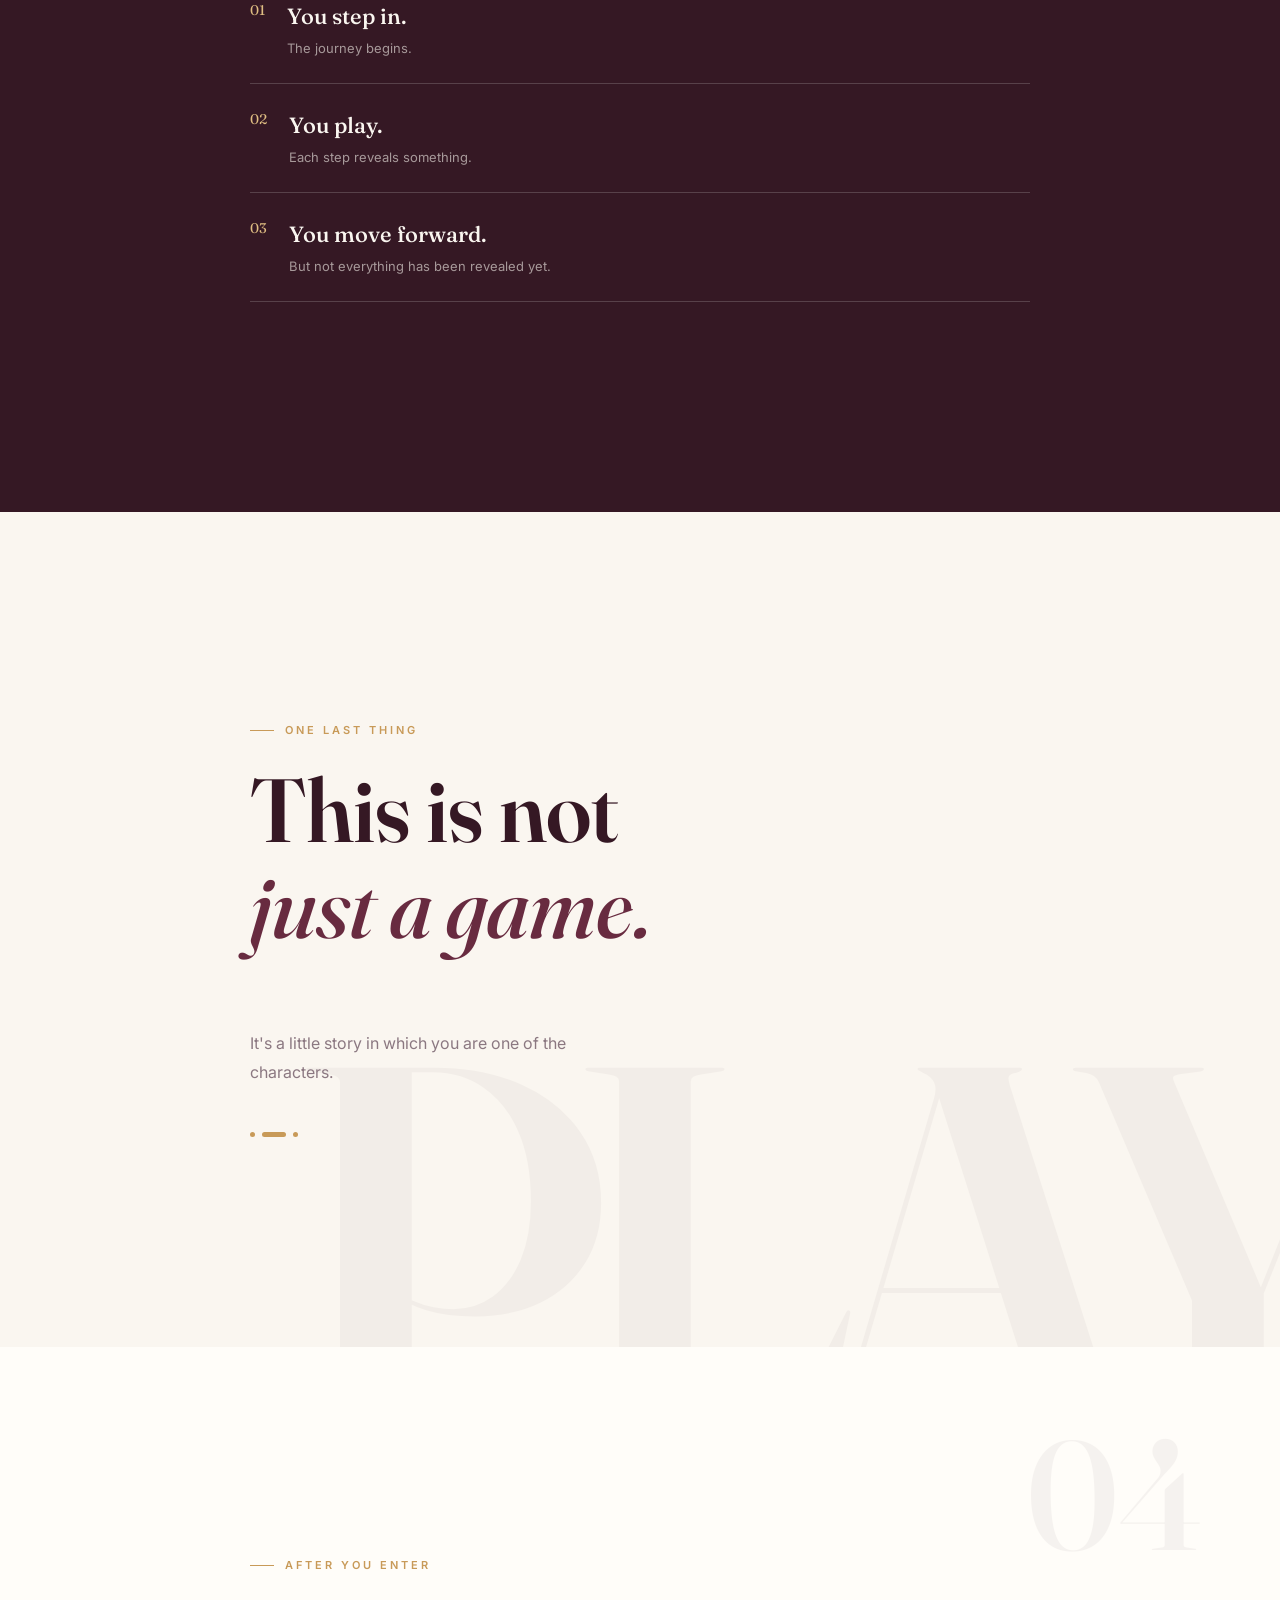
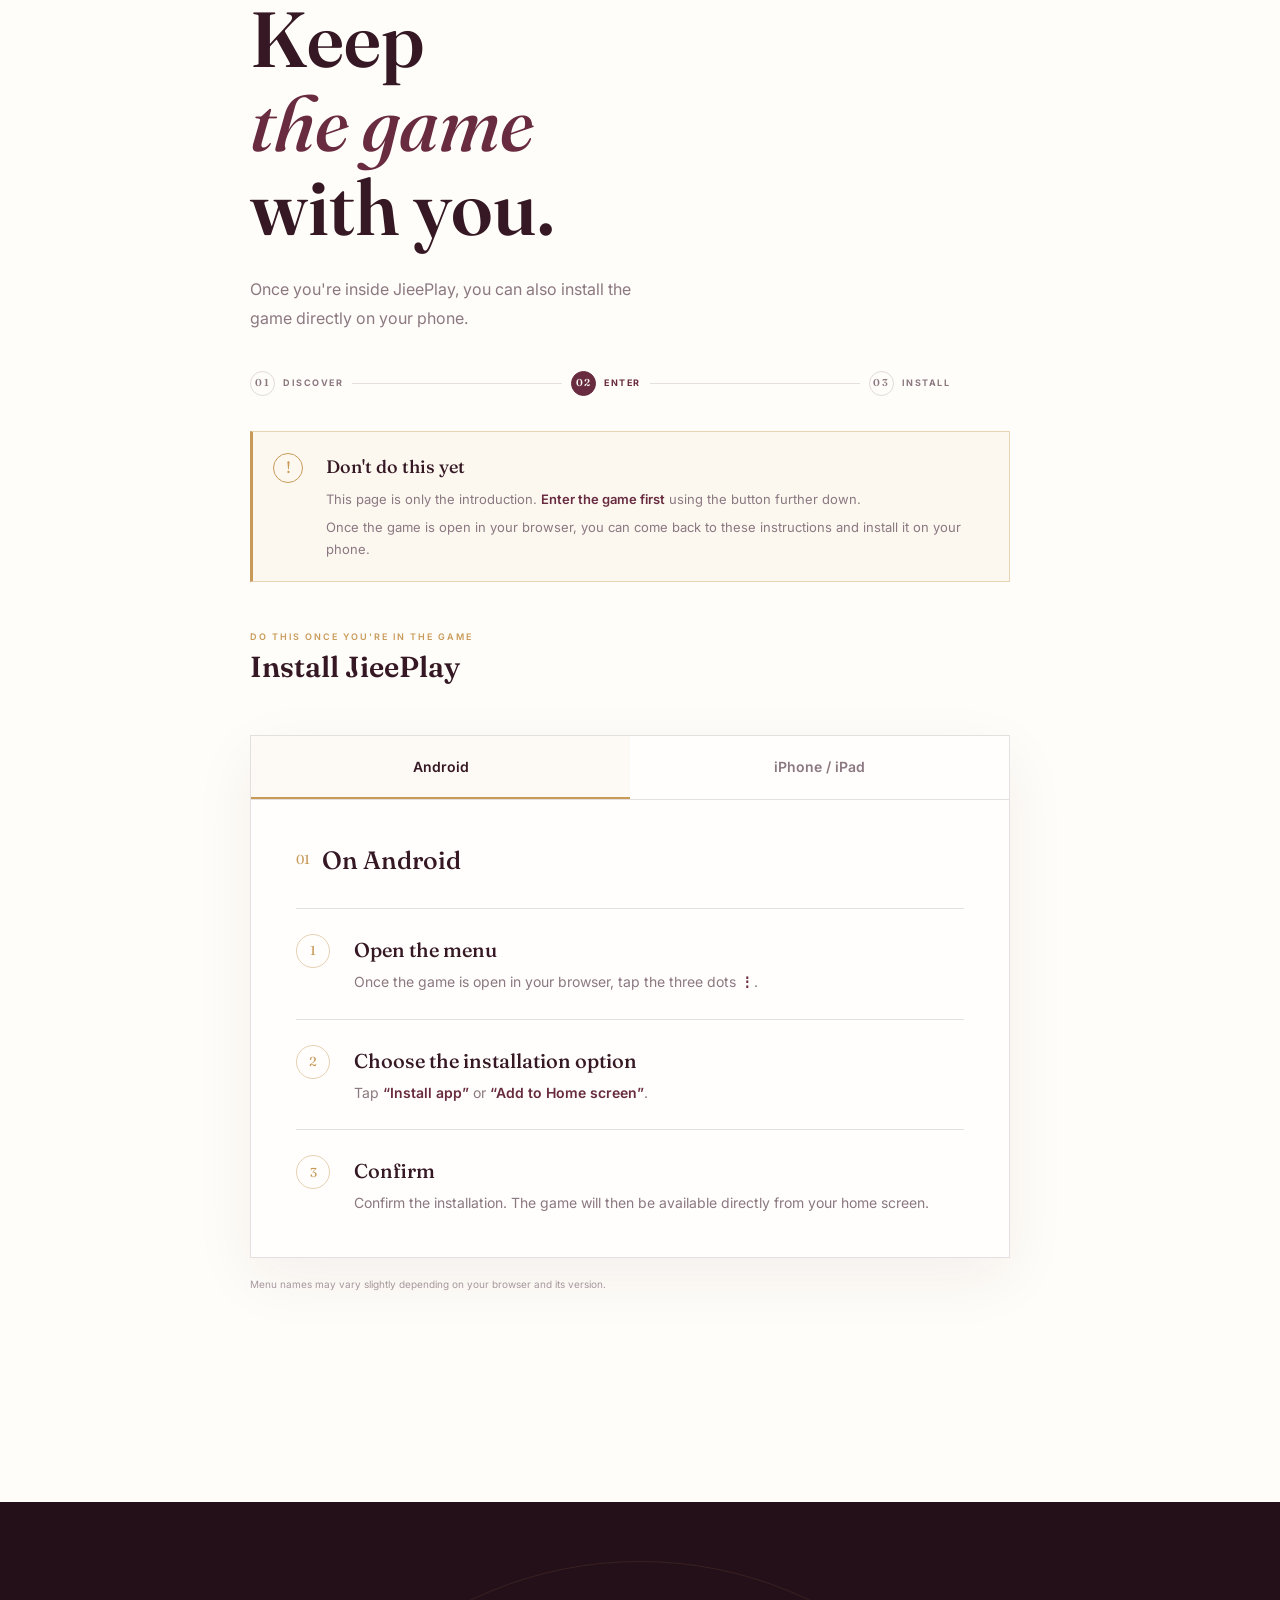
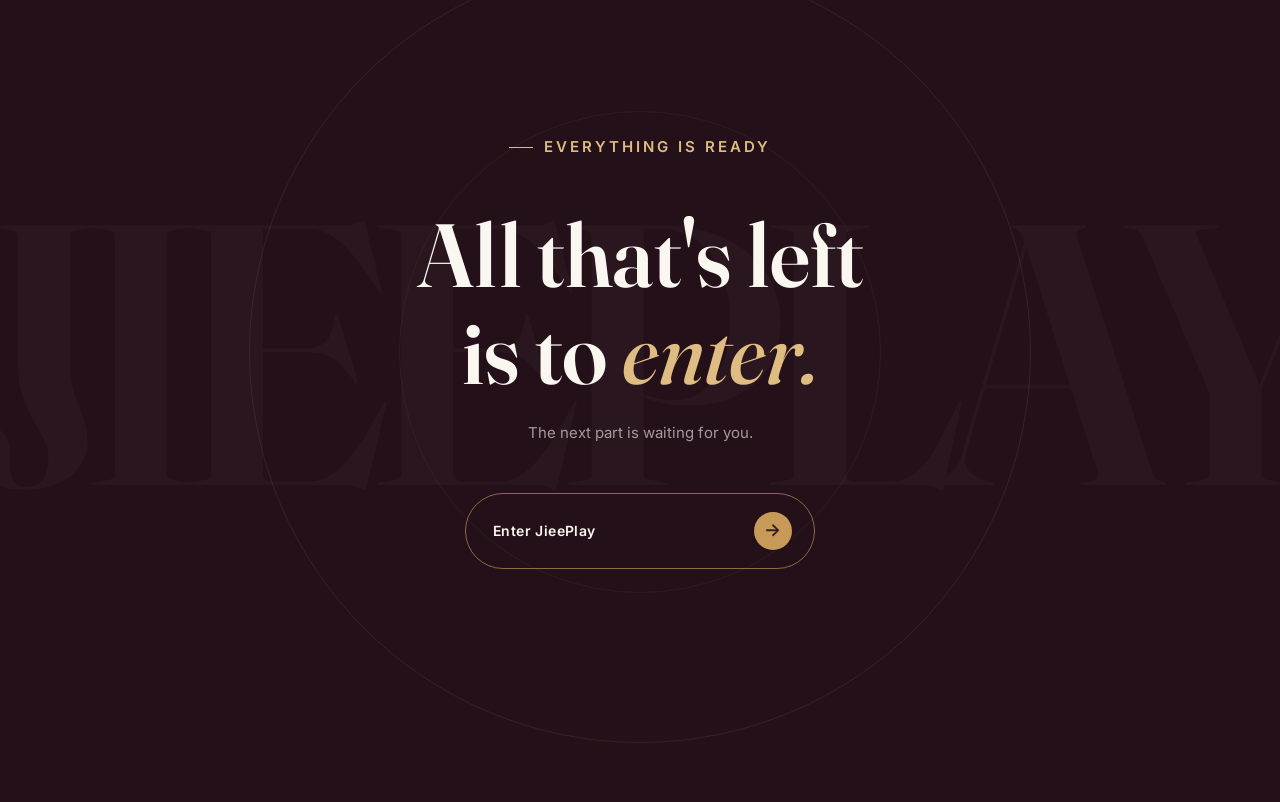
==== commit 836bf81d: "Add files via upload" ====
--- a/en/index.html
+++ b/en/index.html
@@ -1,143 +1,399 @@
 <!DOCTYPE html>
 <html lang="en">
 <head>
-<meta charset="UTF-8">
-<meta name="viewport" content="width=device-width, initial-scale=1">
-<title>JieePlay — Your game. Your words. Your surprises.</title>
-<meta name="description" content="A personal experience is waiting for you. Your game. Your words. Your surprises.">
-<meta property="og:title" content="JieePlay">
-<meta property="og:description" content="Your game. Your words. Your surprises.">
-<meta property="og:image" content="../assets/icons/icon-512.png">
-<link rel="icon" href="../favicon/favicon.png">
-<link rel="preconnect" href="https://fonts.googleapis.com">
-<link rel="preconnect" href="https://fonts.gstatic.com" crossorigin>
-<link href="https://fonts.googleapis.com/css2?family=Fraunces:ital,wght@0,500;0,600;1,500&family=Inter:wght@400;500;600&display=swap" rel="stylesheet">
-<link rel="stylesheet" href="../css/style.css">
-<link rel="stylesheet" href="../css/responsive.css">
-<link rel="stylesheet" href="../css/animations.css">
+	<meta charset="UTF-8">
+	<meta name="viewport" content="width=device-width, initial-scale=1">
+	<title>JieePlay — Your game. Your words. Your surprises.</title>
+	<meta name="description" content="Someone has prepared something, just for you.">
+	<meta property="og:title" content="JieePlay">
+	<meta property="og:description" content="Your game. Your words. Your surprises.">
+	<meta property="og:image" content="../assets/icons/icon-512.png">
+	<link rel="icon" href="../favicon/favicon.png">
+	<link rel="preconnect" href="https://fonts.googleapis.com">
+	<link rel="preconnect" href="https://fonts.gstatic.com" crossorigin>
+	<link href="https://fonts.googleapis.com/css2?family=Fraunces:ital,wght@0,500;0,600;0,700;1,500;1,600&family=Inter:wght@400;500;600&display=swap" rel="stylesheet">
+	<link rel="stylesheet" href="../css/style.css">
+	<link rel="stylesheet" href="../css/animations.css">
+	<link rel="stylesheet" href="../css/responsive.css">
 </head>
+
 <body>
 
-<!-- HERO -->
-<section class="hero">
-	<div class="hero-bg-word" aria-hidden="true">Jiee</div>
-	<div class="hero-cards" aria-hidden="true">
-		<div class="hero-card-shape c2"></div>
-		<div class="hero-card-shape c1"></div>
-	</div>
-
-	<div class="hero-inner">
-		<div class="hero-logo brand">JieePlay</div>
-		<h1 class="hero-tagline">Your game.<br>Your words.<br>Your surprises.</h1>
-		<p class="hero-sub">Someone took the time to prepare something, just for you.</p>
-		<a href="#" class="btn" data-game-link data-transition>Continue</a>
-	</div>
-</section>
-
-<!-- INTRO -->
-<section class="intro reveal">
-	<div class="container">
-		<p class="intro-lead">You didn't end up here by chance.</p>
-		<p class="intro-second">Someone wanted you to discover something — so take a few minutes. The rest is yours to find.</p>
-	</div>
-</section>
-
-<!-- MYSTERY -->
-<section class="mystery reveal">
-	<div class="container mystery-inner">
-		<span class="eyebrow">The experience</span>
-		<p class="mystery-quote">Some things are better discovered <em>at the right moment</em> — not before.</p>
-		<div class="mystery-list">
-			<div class="mystery-item"><span class="mark"></span> An interactive experience, made with you in mind</div>
-			<div class="mystery-item"><span class="mark"></span> A few small challenges, at your own pace</div>
-			<div class="mystery-item"><span class="mark"></span> A discovery worth earning, one step at a time</div>
-			<div class="mystery-item"><span class="mark"></span> And a reveal, waiting at the end</div>
-		</div>
-	</div>
-</section>
-
-<!-- HOW IT WORKS -->
-<section class="how reveal">
-	<div class="container">
-		<span class="eyebrow">The idea</span>
-		<h2>How does it work?</h2>
-		<div class="how-steps">
-			<div class="how-step">
-				<div class="how-step-num">01</div>
-				<div class="how-step-text"><strong>You step in.</strong><span>Nothing to prepare.</span></div>
-			</div>
-			<div class="how-step">
-				<div class="how-step-num">02</div>
-				<div class="how-step-text"><strong>You play.</strong><span>At your own pace, whenever you feel like it.</span></div>
-			</div>
-			<div class="how-step">
-				<div class="how-step-num">03</div>
-				<div class="how-step-text"><strong>You move forward.</strong><span>Each step leads to the next.</span></div>
-			</div>
-			<div class="how-step">
-				<div class="how-step-num">04</div>
-				<div class="how-step-text"><strong>You discover.</strong><span>We'll let you find the rest.</span></div>
-			</div>
-		</div>
-	</div>
-</section>
-
-<!-- PWA INSTALL -->
-<section class="install reveal">
-	<div class="container">
-		<span class="eyebrow">Handy</span>
-		<div class="install-head">
-			<h2>Keep JieePlay close by.</h2>
-			<p>Add it to your home screen: it opens like a real app, even without a connection.</p>
-		</div>
-
-		<div class="install-tabs">
-			<button class="install-tab-btn active" data-tab="android">Android</button>
-			<button class="install-tab-btn" data-tab="iphone">iPhone</button>
-		</div>
-
-		<div id="install-android" class="install-panel active">
-			<ol>
-				<li>Open JieePlay in Chrome</li>
-				<li>Tap the ⋮ menu</li>
-				<li>Choose "Add to Home screen"</li>
-				<li>Confirm</li>
-			</ol>
-		</div>
-		<div id="install-iphone" class="install-panel">
-			<ol>
-				<li>Open JieePlay in Safari</li>
-				<li>Tap the Share button</li>
-				<li>Choose "Add to Home Screen"</li>
-				<li>Tap "Add"</li>
-			</ol>
-		</div>
-	</div>
-</section>
-
-<!-- FINAL CTA -->
-<section class="final-cta reveal">
-	<div class="container">
-		<span class="eyebrow">And now</span>
-		<h2>Everything's ready.<br>All that's left is to step in.</h2>
-		<a href="#" class="btn" data-game-link data-transition>Enter JieePlay</a>
-	</div>
-</section>
-
-<footer>
-	<div class="footer-brand">JieePlay</div>
-	<div class="footer-links">
-		<a href="#">Privacy</a>
-		<a href="#">Contact</a>
-		<a href="../fr/" data-switch-lang="fr">Français</a>
-	</div>
-	<p>© 2026 JieePlay</p>
-</footer>
-
-<div class="exit-veil" id="exit-veil" aria-hidden="true"></div>
+<main class="experience">
+
+	<section class="opening" id="opening">
+		<div class="opening-bg-word" aria-hidden="true">JIEE</div>
+		<div class="opening-frame" aria-hidden="true"></div>
+
+		<div class="opening-content">
+			<p class="opening-kicker">A personalized experience</p>
+
+			<h1 class="opening-title">
+				Jiee<span>Play</span>
+			</h1>
+
+			<div class="opening-line" aria-hidden="true"></div>
+
+			<p class="opening-message">
+				Someone has prepared
+				<br>
+				<strong>something just for you.</strong>
+			</p>
+		</div>
+
+		<div class="scroll-cue" aria-hidden="true">
+			<span>Scroll down</span>
+			<i></i>
+		</div>
+	</section>
+
+
+	<section class="reveal-section clue-section">
+		<div class="section-number" aria-hidden="true">01</div>
+
+		<div class="clue-orbit" aria-hidden="true">
+			<span></span>
+			<span></span>
+			<span></span>
+		</div>
+
+		<div class="content-narrow reveal">
+			<p class="eyebrow">First clue</p>
+
+			<h2>
+				You didn't end up here
+				<em>by chance.</em>
+			</h2>
+
+			<p class="body-copy">
+				Someone took the time to prepare this experience.
+				Every detail was thought out with you in mind.
+			</p>
+		</div>
+	</section>
+
+
+	<section class="reveal-section mystery-section">
+		<div class="mystery-word" aria-hidden="true">SECRET</div>
+
+		<div class="content-narrow reveal">
+			<p class="eyebrow">Second clue</p>
+
+			<h2 class="mystery-title">
+				Some things
+				<br>
+				are meant to be discovered
+				<br>
+				<strong>at the right moment.</strong>
+			</h2>
+
+			<div class="mystery-divider" aria-hidden="true"></div>
+
+			<p class="body-copy">
+				You could try to guess.
+				But that would spoil part of the experience.
+			</p>
+		</div>
+	</section>
+
+
+	<section class="reveal-section game-section">
+		<div class="section-number section-number-light" aria-hidden="true">03</div>
+
+		<div class="content-narrow reveal">
+			<p class="eyebrow">So...</p>
+
+			<h2>
+				What is
+				<br>
+				<span>waiting for you?</span>
+			</h2>
+
+			<div class="game-statement">
+				<div class="game-statement-item">
+					<span class="game-number">01</span>
+					<div>
+						<strong>You step in.</strong>
+						<p>The journey begins.</p>
+					</div>
+				</div>
+
+				<div class="game-statement-item">
+					<span class="game-number">02</span>
+					<div>
+						<strong>You play.</strong>
+						<p>Each step reveals something.</p>
+					</div>
+				</div>
+
+				<div class="game-statement-item">
+					<span class="game-number">03</span>
+					<div>
+						<strong>You move forward.</strong>
+						<p>But not everything has been revealed yet.</p>
+					</div>
+				</div>
+			</div>
+		</div>
+	</section>
+
+
+	<section class="reveal-section promise-section">
+		<div class="promise-bg" aria-hidden="true">PLAY</div>
+
+		<div class="content-narrow reveal">
+			<p class="eyebrow">One last thing</p>
+
+			<h2 class="promise-title">
+				This is not
+				<br>
+				<strong>just a game.</strong>
+			</h2>
+
+			<p class="body-copy">
+				It's a little story in which you are
+				one of the characters.
+			</p>
+
+			<div class="promise-mark" aria-hidden="true">
+				<span></span>
+				<span></span>
+				<span></span>
+			</div>
+		</div>
+	</section>
+
+
+	<section class="reveal-section install-section">
+		<div class="section-number" aria-hidden="true">04</div>
+
+		<div class="content-narrow reveal">
+			<p class="eyebrow">After you enter</p>
+
+			<h2 class="install-title">
+				Keep
+				<br>
+				<strong>the game</strong>
+				<br>
+				with you.
+			</h2>
+
+			<p class="body-copy install-intro">
+				Once you're inside JieePlay, you can also install
+				the game directly on your phone.
+			</p>
+
+			<div class="install-progress" aria-hidden="true">
+				<div class="install-progress-step">
+					<span>01</span>
+					<strong>Discover</strong>
+				</div>
+
+				<div class="install-progress-line"></div>
+
+				<div class="install-progress-step current">
+					<span>02</span>
+					<strong>Enter</strong>
+				</div>
+
+				<div class="install-progress-line"></div>
+
+				<div class="install-progress-step">
+					<span>03</span>
+					<strong>Install</strong>
+				</div>
+			</div>
+
+			<div class="install-important">
+				<div class="install-important-icon" aria-hidden="true">!</div>
+
+				<div>
+					<strong>Don't do this yet</strong>
+
+					<p>
+						This page is only the introduction.
+						<strong>Enter the game first</strong>
+						using the button further down.
+					</p>
+
+					<p>
+						Once the game is open in your browser,
+						you can come back to these instructions
+						and install it on your phone.
+					</p>
+				</div>
+			</div>
+
+			<div class="install-guide">
+				<div class="install-guide-heading">
+					<span class="install-guide-label">
+						Do this once you're in the game
+					</span>
+
+					<h3>Install JieePlay</h3>
+				</div>
+
+				<div class="install-box">
+					<div class="install-tabs" role="tablist">
+						<button
+							class="install-tab-btn active"
+							type="button"
+							data-tab="android"
+							role="tab"
+							aria-selected="true"
+						>
+							Android
+						</button>
+
+						<button
+							class="install-tab-btn"
+							type="button"
+							data-tab="iphone"
+							role="tab"
+							aria-selected="false"
+						>
+							iPhone / iPad
+						</button>
+					</div>
+
+					<div
+						class="install-panel active"
+						id="install-android"
+						role="tabpanel"
+					>
+						<div class="install-device-title">
+							<span>01</span>
+							<strong>On Android</strong>
+						</div>
+
+						<div class="install-step">
+							<span class="install-step-number">1</span>
+							<div>
+								<strong>Open the menu</strong>
+								<p>
+									Once the game is open in your browser,
+									tap the three dots <em>⋮</em>.
+								</p>
+							</div>
+						</div>
+
+						<div class="install-step">
+							<span class="install-step-number">2</span>
+							<div>
+								<strong>Choose the installation option</strong>
+								<p>
+									Tap <em>“Install app”</em>
+									or <em>“Add to Home screen”</em>.
+								</p>
+							</div>
+						</div>
+
+						<div class="install-step">
+							<span class="install-step-number">3</span>
+							<div>
+								<strong>Confirm</strong>
+								<p>
+									Confirm the installation.
+									The game will then be available directly
+									from your home screen.
+								</p>
+							</div>
+						</div>
+					</div>
+
+					<div
+						class="install-panel"
+						id="install-iphone"
+						role="tabpanel"
+					>
+						<div class="install-device-title">
+							<span>02</span>
+							<strong>On iPhone / iPad</strong>
+						</div>
+
+						<div class="install-step">
+							<span class="install-step-number">1</span>
+							<div>
+								<strong>Open the Share menu</strong>
+								<p>
+									Once the game is open in Safari,
+									tap the <em>Share</em> button.
+								</p>
+							</div>
+						</div>
+
+						<div class="install-step">
+							<span class="install-step-number">2</span>
+							<div>
+								<strong>Add it to your Home Screen</strong>
+								<p>
+									Scroll through the options and choose
+									<em>“Add to Home Screen”</em>.
+								</p>
+							</div>
+						</div>
+
+						<div class="install-step">
+							<span class="install-step-number">3</span>
+							<div>
+								<strong>Tap Add</strong>
+								<p>
+									Confirm. The game icon will then be
+									accessible directly from your Home Screen.
+								</p>
+							</div>
+						</div>
+					</div>
+				</div>
+			</div>
+
+			<p class="install-browser-note">
+				Menu names may vary slightly depending on
+				your browser and its version.
+			</p>
+		</div>
+	</section>
+
+
+	<section class="final-gate" id="enter">
+		<div class="final-gate-bg" aria-hidden="true">JIEEPLAY</div>
+
+		<div class="final-gate-content">
+			<p class="eyebrow">Everything is ready</p>
+
+			<h2>
+				All that's left
+				<br>
+				is to <em>enter.</em>
+			</h2>
+
+			<p>
+				The next part is waiting for you.
+			</p>
+
+			<a
+				href="#"
+				class="final-enter-btn"
+				data-game-link
+				data-transition
+			>
+				<span>Enter JieePlay</span>
+				<i>→</i>
+			</a>
+		</div>
+	</section>
+
+</main>
+
+<div
+	class="exit-veil"
+	id="exit-veil"
+	aria-hidden="true"
+></div>
 
 <script src="../js/config.js"></script>
 <script src="../js/language.js"></script>
 <script src="../js/navigation.js"></script>
+
 </body>
 </html>
--- a/css/style.css
+++ b/css/style.css
@@ -1,456 +1,1379 @@
-/* JieePlay Landing — style.css (v2, refonte complète) */
+/* =========================================================
+   JIEEPLAY — V4
+   Direction artistique : cinématique / éditoriale / mystérieuse
+   ========================================================= */
 
 :root {
-	/* Palette resserrée : une encre dominante, un fond chaleureux,
-	 * un seul accent doré utilisé avec parcimonie. */
-	--ink: #3b1b2b;
-	--bordeaux: #6e2f42;
-	--cream: #fbf7f2;
-	--ivory: #f3ece4;
-	--gold: #c79a55;
-	--mauve-whisper: #e4d9e8;
-	--line: rgba(59, 27, 43, 0.12);
-	--text: #4a3243;
-	--text-soft: #8a7686;
+	--ink: #351824;
+	--ink-deep: #241019;
+	--bordeaux: #682b40;
+	--bordeaux-light: #8b4059;
+
+	--cream: #faf6f0;
+	--ivory: #f1e8df;
+	--paper: #fffdf9;
+
+	--gold: #c89a58;
+	--gold-light: #dfbd82;
+
+	--text: #493441;
+	--text-soft: #8b7881;
+
+	--line: rgba(53, 24, 36, 0.13);
+	--line-light: rgba(250, 246, 240, 0.18);
 
 	--font-display: "Fraunces", Georgia, serif;
-	--font-body: "Inter", -apple-system, "Segoe UI", Roboto, sans-serif;
-
-	--radius: 22px;
-	--shadow: 0 10px 34px rgba(59, 27, 43, 0.1);
+	--font-body: "Inter", -apple-system, BlinkMacSystemFont, "Segoe UI", sans-serif;
+
 	--ease: cubic-bezier(0.22, 1, 0.36, 1);
-}
-
-* { box-sizing: border-box; }
-html { scroll-behavior: smooth; }
+
+	--shadow:
+		0 20px 60px rgba(53, 24, 36, 0.12);
+}
+
+
+/* =========================================================
+   BASE
+   ========================================================= */
+
+* {
+	box-sizing: border-box;
+}
+
+html {
+	scroll-behavior: smooth;
+	background: var(--cream);
+}
+
 body {
 	margin: 0;
 	background: var(--cream);
 	color: var(--text);
 	font-family: var(--font-body);
 	line-height: 1.6;
+
+	-webkit-font-smoothing: antialiased;
+	text-rendering: optimizeLegibility;
+
 	overflow-x: hidden;
-	-webkit-font-smoothing: antialiased;
-}
-img { max-width: 100%; display: block; }
-a { color: inherit; text-decoration: none; }
-.container { max-width: 640px; margin: 0 auto; padding: 0 28px; }
-
-/* --- Typographie --- */
-
-.brand {
-	font-family: var(--font-display);
-	font-weight: 600;
-	letter-spacing: 0.5px;
-}
-
-h1, h2, h3 {
+}
+
+body::selection {
+	background: var(--gold);
+	color: var(--ink);
+}
+
+a {
+	color: inherit;
+	text-decoration: none;
+}
+
+button,
+a {
+	-webkit-tap-highlight-color: transparent;
+}
+
+h1,
+h2,
+h3,
+p {
+	margin-top: 0;
+}
+
+h1,
+h2,
+h3 {
+	font-family: var(--font-display);
+	font-weight: 600;
+	line-height: 1.08;
+	color: var(--ink);
+}
+
+.experience {
+	width: 100%;
+	overflow: hidden;
+}
+
+.content-narrow {
+	width: min(100%, 620px);
+	margin: 0 auto;
+	padding: 0 28px;
+}
+
+.body-copy {
+	max-width: 40ch;
+	font-size: 16px;
+	line-height: 1.8;
+	color: var(--text-soft);
+}
+
+
+/* =========================================================
+   PETITS LABELS
+   ========================================================= */
+
+.eyebrow {
+	display: flex;
+	align-items: center;
+	gap: 11px;
+
+	margin-bottom: 22px;
+
+	font-family: var(--font-body);
+	font-size: 11px;
+	font-weight: 600;
+
+	letter-spacing: 3px;
+	text-transform: uppercase;
+
+	color: var(--gold);
+}
+
+.eyebrow::before {
+	content: "";
+
+	width: 24px;
+	height: 1px;
+
+	background: currentColor;
+
+	flex-shrink: 0;
+}
+
+
+/* =========================================================
+   01 — OUVERTURE
+   ========================================================= */
+
+.opening {
+	position: relative;
+
+	min-height: 100svh;
+
+	display: flex;
+	align-items: center;
+	justify-content: center;
+
+	padding: 70px 28px 100px;
+
+	background:
+		radial-gradient(
+			circle at 50% 42%,
+			rgba(200, 154, 88, 0.09),
+			transparent 34%
+		),
+		var(--cream);
+
+	overflow: hidden;
+}
+
+
+/* immense typographie arrière-plan */
+
+.opening-bg-word {
+	position: absolute;
+
+	top: 50%;
+	left: 50%;
+
+	transform: translate(-50%, -50%);
+
+	font-family: var(--font-display);
+	font-size: clamp(180px, 48vw, 620px);
+	font-weight: 600;
+
+	letter-spacing: -0.09em;
+	line-height: 0.8;
+
+	color: var(--ink);
+
+	opacity: 0.035;
+
+	pointer-events: none;
+	user-select: none;
+	white-space: nowrap;
+}
+
+
+/* cadre incomplet */
+
+.opening-frame {
+	position: absolute;
+	inset: 24px;
+
+	border: 1px solid rgba(53, 24, 36, 0.08);
+
+	pointer-events: none;
+}
+
+.opening-frame::before,
+.opening-frame::after {
+	content: "";
+
+	position: absolute;
+
+	width: 52px;
+	height: 52px;
+
+	border-color: var(--gold);
+	border-style: solid;
+	opacity: 0.45;
+}
+
+.opening-frame::before {
+	top: -1px;
+	left: -1px;
+
+	border-width: 1px 0 0 1px;
+}
+
+.opening-frame::after {
+	right: -1px;
+	bottom: -1px;
+
+	border-width: 0 1px 1px 0;
+}
+
+
+/* contenu */
+
+.opening-content {
+	position: relative;
+	z-index: 2;
+
+	width: min(100%, 600px);
+
+	text-align: center;
+}
+
+.opening-kicker {
+	margin-bottom: 24px;
+
+	font-size: 10px;
+	font-weight: 600;
+
+	letter-spacing: 3.5px;
+	text-transform: uppercase;
+
+	color: var(--gold);
+}
+
+.opening-title {
 	margin: 0;
-	color: var(--ink);
-	font-family: var(--font-display);
-	font-weight: 600;
-	line-height: 1.2;
-}
-
-p { max-width: 46ch; }
-
-.eyebrow {
-	display: inline-flex;
-	align-items: center;
-	gap: 8px;
-	font-size: 12px;
+
+	font-size: clamp(58px, 17vw, 118px);
+
+	letter-spacing: -4px;
+
+	color: var(--ink);
+
+	line-height: 0.88;
+}
+
+.opening-title span {
+	font-style: italic;
+	font-weight: 500;
+}
+
+.opening-line {
+	width: 46px;
+	height: 1px;
+
+	margin: 30px auto 28px;
+
+	background: var(--gold);
+}
+
+.opening-message {
+	margin: 0;
+
+	font-family: var(--font-display);
+	font-size: clamp(22px, 6vw, 34px);
+	line-height: 1.25;
+
+	color: var(--ink);
+}
+
+.opening-message strong {
+	font-style: italic;
+	font-weight: 500;
+	color: var(--bordeaux);
+}
+
+
+/* indicateur de scroll */
+
+.scroll-cue {
+	position: absolute;
+
+	z-index: 3;
+
+	bottom: 30px;
+	left: 50%;
+
+	transform: translateX(-50%);
+
+	display: flex;
+	flex-direction: column;
+	align-items: center;
+	gap: 9px;
+
+	color: var(--text-soft);
+
+	font-size: 9px;
+	font-weight: 600;
+
 	letter-spacing: 2.5px;
 	text-transform: uppercase;
-	color: var(--gold);
-	font-weight: 600;
-	margin-bottom: 14px;
-}
-.eyebrow::before {
+}
+
+.scroll-cue i {
+	position: relative;
+
+	display: block;
+
+	width: 1px;
+	height: 36px;
+
+	background: var(--gold);
+	opacity: 0.7;
+}
+
+.scroll-cue i::after {
 	content: "";
-	width: 16px;
+
+	position: absolute;
+
+	bottom: 0;
+	left: 50%;
+
+	width: 6px;
+	height: 6px;
+
+	border-right: 1px solid var(--gold);
+	border-bottom: 1px solid var(--gold);
+
+	transform: translateX(-50%) rotate(45deg);
+}
+
+
+/* =========================================================
+   SECTIONS GÉNÉRALES
+   ========================================================= */
+
+.reveal-section {
+	position: relative;
+
+	padding: 120px 0;
+
+	overflow: hidden;
+}
+
+.section-number {
+	position: absolute;
+
+	top: 55px;
+	right: 25px;
+
+	font-family: var(--font-display);
+	font-size: 80px;
+	font-weight: 500;
+
+	line-height: 1;
+
+	color: var(--ink);
+
+	opacity: 0.045;
+
+	pointer-events: none;
+}
+
+.section-number-light {
+	color: var(--cream);
+	opacity: 0.07;
+}
+
+
+/* =========================================================
+   02 — INDICE
+   ========================================================= */
+
+.clue-section {
+	background: var(--paper);
+	min-height: 85svh;
+
+	display: flex;
+	align-items: center;
+}
+
+.clue-section h2 {
+	max-width: 12ch;
+
+	font-size: clamp(40px, 10vw, 68px);
+}
+
+.clue-section h2 em {
+	color: var(--bordeaux);
+	font-style: italic;
+	font-weight: 500;
+}
+
+.clue-orbit {
+	position: absolute;
+
+	right: -90px;
+	bottom: -80px;
+
+	width: 280px;
+	height: 280px;
+
+	border: 1px solid rgba(200, 154, 88, 0.2);
+	border-radius: 50%;
+}
+
+.clue-orbit::before,
+.clue-orbit::after {
+	content: "";
+
+	position: absolute;
+
+	inset: 35px;
+
+	border: 1px solid rgba(200, 154, 88, 0.12);
+	border-radius: 50%;
+}
+
+.clue-orbit::after {
+	inset: 75px;
+}
+
+.clue-orbit span {
+	position: absolute;
+
+	top: 50%;
+	left: 50%;
+
+	width: 5px;
+	height: 5px;
+
+	border-radius: 50%;
+
+	background: var(--gold);
+
+	transform: translate(-50%, -50%);
+}
+
+
+/* =========================================================
+   03 — MYSTÈRE
+   ========================================================= */
+
+.mystery-section {
+	background: var(--ivory);
+
+	min-height: 100svh;
+
+	display: flex;
+	align-items: center;
+}
+
+.mystery-word {
+	position: absolute;
+
+	top: 50%;
+	left: 50%;
+
+	transform: translate(-50%, -50%) rotate(-8deg);
+
+	font-family: var(--font-display);
+	font-size: clamp(100px, 29vw, 350px);
+	font-weight: 600;
+
+	color: var(--bordeaux);
+
+	opacity: 0.035;
+
+	white-space: nowrap;
+	pointer-events: none;
+}
+
+.mystery-title {
+	font-size: clamp(38px, 9vw, 65px);
+	color: var(--ink);
+}
+
+.mystery-title strong {
+	font-style: italic;
+	font-weight: 500;
+	color: var(--bordeaux);
+}
+
+.mystery-divider {
+	width: 80px;
 	height: 1px;
+
+	margin: 36px 0;
+
 	background: var(--gold);
 }
 
-/* --- Motif signature (remplace les emojis décoratifs en vrac) --- */
-
-.mark {
-	display: inline-block;
-	width: 7px;
-	height: 7px;
-	border-radius: 50%;
-	background: var(--gold);
-}
-
-/* --- Boutons --- */
-
-.btn {
-	display: inline-flex;
-	align-items: center;
-	gap: 10px;
-	min-height: 56px;
-	padding: 16px 34px;
-	border-radius: 999px;
+
+/* =========================================================
+   04 — LE JEU
+   ========================================================= */
+
+.game-section {
 	background: var(--ink);
 	color: var(--cream);
-	font-family: var(--font-body);
-	font-size: 15px;
-	font-weight: 600;
-	letter-spacing: 0.4px;
-	box-shadow: var(--shadow);
-	transition: transform 0.3s var(--ease), box-shadow 0.3s var(--ease), background 0.3s var(--ease);
-	border: none;
-	cursor: pointer;
+
+	min-height: 100svh;
+
+	display: flex;
+	align-items: center;
+}
+
+.game-section h2 {
+	font-size: clamp(43px, 10vw, 72px);
+	color: var(--cream);
+}
+
+.game-section h2 span {
+	font-style: italic;
+	color: var(--gold-light);
+	font-weight: 500;
+}
+
+.game-section .eyebrow {
+	color: var(--gold-light);
+}
+
+.game-statement {
+	margin-top: 60px;
+
+	border-top: 1px solid var(--line-light);
+}
+
+.game-statement-item {
+	display: flex;
+	gap: 22px;
+
+	padding: 24px 0;
+
+	border-bottom: 1px solid var(--line-light);
+}
+
+.game-number {
+	flex-shrink: 0;
+
+	font-family: var(--font-display);
+	font-size: 14px;
+
+	color: var(--gold-light);
+}
+
+.game-statement strong {
+	display: block;
+
+	margin-bottom: 4px;
+
+	font-family: var(--font-display);
+	font-size: 22px;
+	font-weight: 500;
+
+	color: var(--cream);
+}
+
+.game-statement p {
+	margin: 0;
+
+	font-size: 13px;
+	color: rgba(250, 246, 240, 0.58);
+}
+
+
+/* =========================================================
+   05 — PROMESSE
+   ========================================================= */
+
+.promise-section {
+	min-height: 90svh;
+
+	display: flex;
+	align-items: center;
+
+	background: var(--cream);
+}
+
+.promise-bg {
+	position: absolute;
+
+	right: -30px;
+	bottom: -45px;
+
+	font-family: var(--font-display);
+	font-size: clamp(150px, 42vw, 500px);
+
+	font-weight: 600;
+	line-height: 0.8;
+
+	letter-spacing: -0.08em;
+
+	color: var(--ink);
+
+	opacity: 0.035;
+
+	pointer-events: none;
+}
+
+.promise-title {
+	font-size: clamp(44px, 11vw, 78px);
+}
+
+.promise-title strong {
+	color: var(--bordeaux);
+	font-style: italic;
+	font-weight: 500;
+}
+
+.promise-mark {
+	display: flex;
+	gap: 7px;
+
+	margin-top: 45px;
+}
+
+.promise-mark span {
+	width: 5px;
+	height: 5px;
+
+	border-radius: 50%;
+
+	background: var(--gold);
+}
+
+.promise-mark span:nth-child(2) {
+	width: 24px;
+	border-radius: 10px;
+}
+
+
+/* =========================================================
+   06 — PORTE FINALE
+   ========================================================= */
+
+.final-gate {
 	position: relative;
+
+	min-height: 100svh;
+
+	display: flex;
+	align-items: center;
+	justify-content: center;
+
+	padding: 100px 28px;
+
+	text-align: center;
+
+	background: var(--ink-deep);
+
+	color: var(--cream);
+
 	overflow: hidden;
 }
-.btn::after {
-	content: "→";
-	transition: transform 0.3s var(--ease);
-}
-.btn:hover, .btn:focus-visible {
-	background: var(--bordeaux);
-	transform: translateY(-2px);
-	box-shadow: 0 14px 40px rgba(59, 27, 43, 0.22);
-}
-.btn:hover::after { transform: translateX(3px); }
-.btn:active { transform: translateY(0); }
-
-.btn-transitioning {
-	pointer-events: none;
-}
-
-/* --- Sections --- */
-
-section {
-	padding: 96px 0;
-	position: relative;
-}
-
-.reveal {
-	opacity: 0;
-	transform: translateY(28px);
-	transition: opacity 0.9s var(--ease), transform 0.9s var(--ease);
-}
-.reveal.in-view {
-	opacity: 1;
-	transform: translateY(0);
-}
-.reveal.d1 { transition-delay: 0.08s; }
-.reveal.d2 { transition-delay: 0.16s; }
-.reveal.d3 { transition-delay: 0.24s; }
-
-/* --- Hero (composition asymétrique) --- */
-
-.hero {
-	min-height: 100svh;
-	display: flex;
-	flex-direction: column;
-	justify-content: center;
-	padding: 120px 28px 80px;
-	position: relative;
-	overflow: hidden;
-	background: var(--cream);
-}
-
-.hero-bg-word {
+
+.final-gate::before {
+	content: "";
+
 	position: absolute;
-	top: 4%;
+
+	top: 50%;
 	left: 50%;
-	transform: translateX(-50%);
-	font-family: var(--font-display);
-	font-size: 22vw;
-	font-weight: 600;
-	color: var(--ink);
-	opacity: 0.045;
+
+	width: 500px;
+	height: 500px;
+
+	transform: translate(-50%, -50%);
+
+	border: 1px solid rgba(200, 154, 88, 0.12);
+	border-radius: 50%;
+}
+
+.final-gate::after {
+	content: "";
+
+	position: absolute;
+
+	top: 50%;
+	left: 50%;
+
+	width: 300px;
+	height: 300px;
+
+	transform: translate(-50%, -50%);
+
+	border: 1px solid rgba(200, 154, 88, 0.08);
+	border-radius: 50%;
+}
+
+.final-gate-bg {
+	position: absolute;
+
+	top: 50%;
+	left: 50%;
+
+	transform: translate(-50%, -50%);
+
+	font-family: var(--font-display);
+	font-size: clamp(100px, 30vw, 360px);
+
+	font-weight: 600;
+	letter-spacing: -0.08em;
+
+	color: var(--cream);
+
+	opacity: 0.025;
+
 	white-space: nowrap;
 	pointer-events: none;
-	user-select: none;
-	line-height: 1;
-}
-
-.hero-cards {
-	position: absolute;
-	top: 14%;
-	right: -30px;
-	width: 130px;
-	height: 170px;
-	pointer-events: none;
-}
-.hero-card-shape {
-	position: absolute;
-	width: 96px;
-	height: 130px;
-	border: 1.5px solid var(--line);
-	border-radius: 16px;
-	background: var(--ivory);
-}
-.hero-card-shape.c2 {
-	top: 16px;
-	left: 22px;
-	border-color: rgba(199, 154, 85, 0.4);
+}
+
+.final-gate-content {
+	position: relative;
+	z-index: 2;
+
+	width: min(100%, 600px);
+}
+
+.final-gate .eyebrow {
+	justify-content: center;
+	color: var(--gold-light);
+}
+
+.final-gate .eyebrow::before {
+	background: var(--gold-light);
+}
+
+.final-gate h2 {
+	margin: 0 0 20px;
+
+	font-size: clamp(48px, 12vw, 84px);
+
+	color: var(--cream);
+}
+
+.final-gate h2 em {
+	color: var(--gold-light);
+	font-weight: 500;
+}
+
+.final-gate-content > p {
+	margin-bottom: 48px;
+
+	color: rgba(250, 246, 240, 0.6);
+	font-size: 15px;
+}
+
+
+/* =========================================================
+   BOUTON FINAL
+   ========================================================= */
+
+.final-enter-btn {
+	display: inline-flex;
+	align-items: center;
+	justify-content: space-between;
+	gap: 35px;
+
+	min-width: min(100%, 310px);
+
+	padding: 18px 22px 18px 27px;
+
+	border: 1px solid rgba(200, 154, 88, 0.65);
+	border-radius: 999px;
+
+	background: transparent;
+
+	color: var(--cream);
+
+	font-size: 14px;
+	font-weight: 600;
+	letter-spacing: 0.4px;
+
+	transition:
+		background 0.35s var(--ease),
+		color 0.35s var(--ease),
+		border-color 0.35s ease,
+		transform 0.35s var(--ease),
+		box-shadow 0.35s ease;
+}
+
+.final-enter-btn i {
+	display: flex;
+	align-items: center;
+	justify-content: center;
+
+	width: 38px;
+	height: 38px;
+
+	border-radius: 50%;
+
+	background: var(--gold);
+	color: var(--ink);
+
+	font-size: 18px;
+	font-style: normal;
+
+	transition: transform 0.35s var(--ease);
+}
+
+.final-enter-btn:hover,
+.final-enter-btn:focus-visible {
 	background: var(--cream);
-	transform: rotate(-6deg);
-}
-.hero-card-shape.c1 {
-	transform: rotate(7deg);
-	box-shadow: var(--shadow);
-}
-
-.hero-inner {
-	position: relative;
-	max-width: 460px;
-}
-
-.hero-logo {
-	font-size: 40px;
-	margin-bottom: 22px;
-}
-
-.hero-tagline {
-	font-size: 27px;
-	color: var(--ink);
-	margin: 0 0 14px;
-	font-weight: 600;
-	max-width: 11ch;
-}
-
-.hero-sub {
-	font-family: var(--font-body);
-	font-size: 16px;
-	color: var(--text-soft);
-	margin-bottom: 40px;
-	max-width: 34ch;
-}
-
-/* --- Introduction --- */
-
-.intro {
-	text-align: left;
-}
-.intro-lead {
-	font-size: 20px;
-	color: var(--ink);
-	max-width: 30ch;
-}
-.intro-second {
-	font-family: var(--font-display);
-	font-size: 24px;
-	font-style: italic;
-	color: var(--bordeaux);
-	margin-top: 26px;
-	max-width: 22ch;
-}
-
-/* --- Mystère --- */
-
-.mystery {
-	background: var(--ivory);
-	position: relative;
-}
-.mystery-inner {
-	max-width: 480px;
-}
-.mystery-quote {
-	font-family: var(--font-display);
-	font-size: 27px;
-	color: var(--ink);
-	line-height: 1.35;
-	max-width: 16ch;
-}
-.mystery-quote em {
-	color: var(--bordeaux);
-	font-style: italic;
-}
-.mystery-list {
-	margin-top: 34px;
-	display: flex;
-	flex-direction: column;
-	gap: 12px;
-}
-.mystery-item {
-	display: flex;
-	align-items: baseline;
-	gap: 12px;
-	font-size: 15px;
-	color: var(--text-soft);
-}
-.mystery-item .mark { flex-shrink: 0; }
-
-/* --- Comment ça marche : ligne verticale connectée --- */
-
-.how { }
-.how-steps {
-	margin-top: 44px;
-	position: relative;
-}
-.how-steps::before {
-	content: "";
-	position: absolute;
-	left: 21px;
-	top: 10px;
-	bottom: 10px;
-	width: 1px;
-	background: var(--line);
-}
-.how-step {
-	display: flex;
-	gap: 22px;
-	padding-bottom: 36px;
-	position: relative;
-}
-.how-step:last-child { padding-bottom: 0; }
-.how-step-num {
-	flex-shrink: 0;
-	width: 44px;
-	height: 44px;
-	border-radius: 50%;
-	background: var(--cream);
-	border: 1.5px solid var(--line);
-	display: flex;
-	align-items: center;
-	justify-content: center;
-	font-family: var(--font-display);
-	font-size: 16px;
-	color: var(--bordeaux);
-	position: relative;
-	z-index: 1;
-}
-.how-step-text {
-	padding-top: 8px;
-}
-.how-step-text strong {
-	display: block;
-	font-family: var(--font-display);
-	font-size: 19px;
-	color: var(--ink);
-	font-weight: 600;
-	margin-bottom: 4px;
-}
-.how-step-text span {
-	font-size: 14px;
-	color: var(--text-soft);
-}
-
-/* --- Installation PWA --- */
-
-.install {
-	background: var(--ivory);
-}
-.install-head {
-	max-width: 420px;
-}
-.install-head p {
-	margin-top: 12px;
-	font-size: 15px;
-	color: var(--text-soft);
-}
-
-.install-tabs {
-	display: inline-flex;
-	gap: 4px;
-	margin: 34px 0 22px;
-	background: var(--cream);
-	padding: 4px;
-	border-radius: 999px;
-	border: 1px solid var(--line);
-}
-.install-tab-btn {
-	padding: 10px 24px;
-	border-radius: 999px;
-	background: transparent;
-	border: none;
-	color: var(--text-soft);
-	font-family: var(--font-body);
-	font-weight: 600;
-	font-size: 14px;
-	cursor: pointer;
-	transition: background 0.25s ease, color 0.25s ease;
-}
-.install-tab-btn.active {
-	background: var(--ink);
-	color: var(--cream);
-}
-.install-panel {
-	display: none;
-	max-width: 380px;
-	background: var(--cream);
-	border-radius: var(--radius);
-	border: 1px solid var(--line);
-	padding: 8px 30px;
-}
-.install-panel.active { display: block; }
-.install-panel ol { margin: 0; padding-left: 18px; }
-.install-panel li {
-	padding: 14px 0;
-	font-size: 15px;
-	border-bottom: 1px solid var(--line);
-}
-.install-panel li:last-child { border-bottom: none; }
-
-/* --- CTA final --- */
-
-.final-cta {
-	text-align: left;
-	background: var(--ink);
-	color: var(--cream);
-}
-.final-cta .eyebrow { color: var(--gold); }
-.final-cta .eyebrow::before { background: var(--gold); }
-.final-cta h2 {
-	color: var(--cream);
-	font-size: 32px;
-	font-style: italic;
-	margin-bottom: 34px;
-	max-width: 14ch;
-}
-.final-cta .btn {
-	background: var(--cream);
-	color: var(--ink);
-}
-.final-cta .btn:hover {
-	background: var(--gold);
-	color: var(--ink);
-}
-
-/* --- Transition de sortie vers le jeu --- */
+	color: var(--ink);
+
+	border-color: var(--cream);
+
+	transform: translateY(-3px);
+
+	box-shadow: 0 18px 50px rgba(0, 0, 0, 0.25);
+}
+
+.final-enter-btn:hover i,
+.final-enter-btn:focus-visible i {
+	transform: translateX(4px);
+}
+
+
+/* =========================================================
+   TRANSITION VERS LE JEU
+   ========================================================= */
 
 .exit-veil {
 	position: fixed;
 	inset: 0;
-	background: var(--ink);
+
+	z-index: 9999;
+
+	background: var(--ink-deep);
+
 	opacity: 0;
 	pointer-events: none;
-	transition: opacity 0.5s var(--ease);
-	z-index: 999;
-}
+
+	transition: opacity 0.45s var(--ease);
+}
+
 .exit-veil.active {
 	opacity: 1;
 	pointer-events: all;
-}
-
-/* --- Footer --- */
-
-footer {
-	padding: 50px 28px 40px;
-	text-align: center;
+	}
+/* =========================================================
+   INSTALLATION PWA
+   ========================================================= */
+
+.install-section {
+	background: var(--paper);
+	min-height: 100svh;
+
+	display: flex;
+	align-items: center;
+}
+
+.install-title {
+	font-size: clamp(44px, 11vw, 78px);
+	margin-bottom: 28px;
+}
+
+.install-title strong {
+	color: var(--bordeaux);
+	font-style: italic;
+	font-weight: 500;
+}
+
+.install-intro {
+	margin-bottom: 16px;
+}
+
+.install-note {
+	max-width: 44ch;
+
+	margin: 0;
+
+	font-size: 13px;
+	line-height: 1.7;
+
 	color: var(--text-soft);
+}
+
+.install-box {
+	margin-top: 52px;
+
+	border: 1px solid var(--line);
+	background: rgba(255, 255, 255, 0.68);
+
+	box-shadow:
+		0 20px 60px rgba(53, 24, 36, 0.06);
+}
+
+.install-tabs {
+	display: grid;
+	grid-template-columns: 1fr 1fr;
+
+	border-bottom: 1px solid var(--line);
+}
+
+.install-tab-btn {
+	position: relative;
+
+	min-height: 58px;
+
+	border: 0;
+	border-bottom: 2px solid transparent;
+
+	background: transparent;
+
+	color: var(--text-soft);
+
+	font-family: var(--font-body);
 	font-size: 13px;
-	background: var(--ink);
-	color: rgba(251, 247, 242, 0.6);
-}
-.footer-brand {
+	font-weight: 600;
+
+	cursor: pointer;
+
+	transition:
+		color 0.3s ease,
+		border-color 0.3s ease,
+		background 0.3s ease;
+}
+
+.install-tab-btn.active {
+	color: var(--ink);
+	border-bottom-color: var(--gold);
+	background: rgba(200, 154, 88, 0.045);
+}
+
+.install-tab-btn:hover {
+	color: var(--ink);
+}
+
+.install-panel {
+	display: none;
+
+	padding: 30px 26px 28px;
+}
+
+.install-panel.active {
+	display: block;
+}
+
+.install-device-title {
+	display: flex;
+	align-items: center;
+	gap: 12px;
+
+	margin-bottom: 28px;
+
+	color: var(--ink);
+}
+
+.install-device-title span {
+	font-family: var(--font-display);
+	font-size: 13px;
+
+	color: var(--gold);
+}
+
+.install-device-title strong {
+	font-family: var(--font-display);
+	font-size: 25px;
+	font-weight: 500;
+}
+
+.install-step {
+	display: grid;
+	grid-template-columns: 34px 1fr;
+	gap: 15px;
+
+	padding: 19px 0;
+
+	border-top: 1px solid var(--line);
+}
+
+.install-step:last-child {
+	padding-bottom: 4px;
+}
+
+.install-step-number {
+	display: flex;
+	align-items: center;
+	justify-content: center;
+
+	width: 30px;
+	height: 30px;
+
+	border: 1px solid rgba(200, 154, 88, 0.45);
+	border-radius: 50%;
+
+	font-family: var(--font-display);
+	font-size: 13px;
+
+	color: var(--gold);
+}
+
+.install-step strong {
+	display: block;
+
+	margin-bottom: 4px;
+
 	font-family: var(--font-display);
 	font-size: 18px;
+	font-weight: 500;
+
+	color: var(--ink);
+}
+
+.install-step p {
+	margin: 0;
+
+	font-size: 13px;
+	line-height: 1.7;
+
+	color: var(--text-soft);
+}
+
+.install-step em {
+	font-style: normal;
+	color: var(--bordeaux);
+	font-weight: 600;
+}
+
+.install-browser-note {
+	margin: 18px 0 0;
+
+	font-size: 10px;
+	line-height: 1.6;
+
+	color: var(--text-soft);
+	opacity: 0.75;
+	}
+
+/* =========================================================
+   INSTALLATION — PARCOURS EXPLICITE
+   ========================================================= */
+
+.install-section {
+	background: var(--paper);
+	min-height: 100svh;
+	display: flex;
+	align-items: center;
+}
+
+.install-title {
+	font-size: clamp(44px, 11vw, 78px);
+	margin-bottom: 26px;
+}
+
+.install-title strong {
+	color: var(--bordeaux);
+	font-style: italic;
+	font-weight: 500;
+}
+
+.install-intro {
+	margin-bottom: 38px;
+}
+
+
+/* ---------------------------------------------------------
+   PROGRESSION
+   --------------------------------------------------------- */
+
+.install-progress {
+	display: flex;
+	align-items: center;
+	width: 100%;
+	margin-bottom: 35px;
+}
+
+.install-progress-step {
+	display: flex;
+	align-items: center;
+	gap: 8px;
+	white-space: nowrap;
+
+	font-size: 9px;
+	font-weight: 600;
+	letter-spacing: 1.5px;
+	text-transform: uppercase;
+
+	color: var(--text-soft);
+}
+
+.install-progress-step span {
+	display: flex;
+	align-items: center;
+	justify-content: center;
+
+	width: 25px;
+	height: 25px;
+
+	border: 1px solid rgba(53, 24, 36, 0.15);
+	border-radius: 50%;
+
+	font-family: var(--font-display);
+	font-size: 10px;
+}
+
+.install-progress-step.current {
+	color: var(--bordeaux);
+}
+
+.install-progress-step.current span {
+	background: var(--bordeaux);
+	border-color: var(--bordeaux);
 	color: var(--cream);
-	margin-bottom: 16px;
-}
-.footer-links {
-	display: flex;
+}
+
+.install-progress-line {
+	flex: 1;
+	height: 1px;
+	margin: 0 9px;
+	background: var(--line);
+}
+
+
+/* ---------------------------------------------------------
+   AVERTISSEMENT
+   --------------------------------------------------------- */
+
+.install-important {
+	display: grid;
+	grid-template-columns: 38px 1fr;
+	gap: 15px;
+
+	padding: 21px 20px;
+
+	margin-bottom: 48px;
+
+	border: 1px solid rgba(200, 154, 88, 0.38);
+	border-left: 3px solid var(--gold);
+
+	background: rgba(200, 154, 88, 0.055);
+}
+
+.install-important-icon {
+	display: flex;
+	align-items: center;
 	justify-content: center;
-	gap: 22px;
-	flex-wrap: wrap;
-	margin-bottom: 18px;
-}
-.footer-links a { color: rgba(251, 247, 242, 0.65); }
-.footer-links a:hover { color: var(--gold); }
+
+	width: 30px;
+	height: 30px;
+
+	border: 1px solid var(--gold);
+	border-radius: 50%;
+
+	font-family: var(--font-display);
+	font-size: 16px;
+
+	color: var(--gold);
+}
+
+.install-important strong {
+	font-family: var(--font-display);
+	font-size: 18px;
+	font-weight: 500;
+	color: var(--ink);
+}
+
+.install-important p {
+	margin: 6px 0 0;
+
+	font-size: 13px;
+	line-height: 1.7;
+	color: var(--text-soft);
+}
+
+.install-important p strong {
+	font-family: var(--font-body);
+	font-size: inherit;
+	font-weight: 600;
+	color: var(--bordeaux);
+}
+
+
+/* ---------------------------------------------------------
+   GUIDE
+   --------------------------------------------------------- */
+
+.install-guide-heading {
+	margin-bottom: 20px;
+}
+
+.install-guide-label {
+	display: block;
+
+	margin-bottom: 7px;
+
+	font-size: 9px;
+	font-weight: 600;
+
+	letter-spacing: 2px;
+	text-transform: uppercase;
+
+	color: var(--gold);
+}
+
+.install-guide-heading h3 {
+	margin: 0;
+
+	font-size: 29px;
+}
+
+
+/* ---------------------------------------------------------
+   BOX
+   --------------------------------------------------------- */
+
+.install-box {
+	border: 1px solid var(--line);
+	background: rgba(255, 255, 255, 0.68);
+
+	box-shadow:
+		0 20px 60px rgba(53, 24, 36, 0.06);
+}
+
+.install-tabs {
+	display: grid;
+	grid-template-columns: 1fr 1fr;
+
+	border-bottom: 1px solid var(--line);
+}
+
+.install-tab-btn {
+	position: relative;
+
+	min-height: 58px;
+
+	border: 0;
+	border-bottom: 2px solid transparent;
+
+	background: transparent;
+
+	color: var(--text-soft);
+
+	font-family: var(--font-body);
+	font-size: 13px;
+	font-weight: 600;
+
+	cursor: pointer;
+
+	transition:
+		color 0.3s ease,
+		border-color 0.3s ease,
+		background 0.3s ease;
+}
+
+.install-tab-btn.active {
+	color: var(--ink);
+	border-bottom-color: var(--gold);
+	background: rgba(200, 154, 88, 0.045);
+}
+
+.install-tab-btn:hover {
+	color: var(--ink);
+}
+
+.install-panel {
+	display: none;
+	padding: 30px 26px 28px;
+}
+
+.install-panel.active {
+	display: block;
+}
+
+.install-device-title {
+	display: flex;
+	align-items: center;
+	gap: 12px;
+	margin-bottom: 28px;
+	color: var(--ink);
+}
+
+.install-device-title span {
+	font-family: var(--font-display);
+	font-size: 13px;
+	color: var(--gold);
+}
+
+.install-device-title strong {
+	font-family: var(--font-display);
+	font-size: 25px;
+	font-weight: 500;
+}
+
+.install-step {
+	display: grid;
+	grid-template-columns: 34px 1fr;
+	gap: 15px;
+
+	padding: 19px 0;
+
+	border-top: 1px solid var(--line);
+}
+
+.install-step:last-child {
+	padding-bottom: 4px;
+}
+
+.install-step-number {
+	display: flex;
+	align-items: center;
+	justify-content: center;
+
+	width: 30px;
+	height: 30px;
+
+	border: 1px solid rgba(200, 154, 88, 0.45);
+	border-radius: 50%;
+
+	font-family: var(--font-display);
+	font-size: 13px;
+	color: var(--gold);
+}
+
+.install-step strong {
+	display: block;
+
+	margin-bottom: 4px;
+
+	font-family: var(--font-display);
+	font-size: 18px;
+	font-weight: 500;
+
+	color: var(--ink);
+}
+
+.install-step p {
+	margin: 0;
+
+	font-size: 13px;
+	line-height: 1.7;
+
+	color: var(--text-soft);
+}
+
+.install-step em {
+	font-style: normal;
+	color: var(--bordeaux);
+	font-weight: 600;
+}
+
+.install-browser-note {
+	margin: 18px 0 0;
+
+	font-size: 10px;
+	line-height: 1.6;
+
+	color: var(--text-soft);
+	opacity: 0.75;
+		}
--- a/css/animations.css
+++ b/css/animations.css
@@ -1,104 +1,607 @@
-/* animations.css — page de sélection de langue + micro-interactions */
+/* =========================================================
+   JIEEPLAY — animations.css
+   V4 — mouvement, apparition, profondeur
+   ========================================================= */
+
+
+/* =========================================================
+   RÉDUCTION DES ANIMATIONS
+   ========================================================= */
 
 @media (prefers-reduced-motion: reduce) {
-	*, *::before, *::after {
+
+	*,
+	*::before,
+	*::after {
 		animation-duration: 0.01ms !important;
 		animation-iteration-count: 1 !important;
 		transition-duration: 0.01ms !important;
 		scroll-behavior: auto !important;
 	}
-}
-
-/* --- Page racine : sélection de langue --- */
+
+	.reveal {
+		opacity: 1 !important;
+		transform: none !important;
+	}
+}
+
+
+/* =========================================================
+   ÉCRAN DE LANGUE
+   ========================================================= */
 
 .lang-select-page {
 	min-height: 100svh;
+	width: 100%;
+
 	display: flex;
 	flex-direction: column;
 	align-items: center;
 	justify-content: center;
-	text-align: center;
-	background: var(--cream, #fbf7f2);
-	padding: 40px 28px;
+
 	position: relative;
 	overflow: hidden;
+
+	text-align: center;
+
+	background:
+		radial-gradient(
+			circle at 50% 35%,
+			rgba(199, 154, 85, 0.07),
+			transparent 38%
+		),
+		var(--cream, #fbf7f2);
+
+	padding: 40px 24px;
 }
 
 .lang-bg-word {
 	position: absolute;
-	top: 6%;
+
+	top: 50%;
 	left: 50%;
-	transform: translateX(-50%);
-	font-family: var(--font-display, serif);
-	font-size: 26vw;
+
+	transform: translate(-50%, -50%);
+
+	font-family: var(--font-display, Georgia, serif);
+	font-size: clamp(150px, 42vw, 420px);
 	font-weight: 600;
+
+	line-height: 0.8;
+	letter-spacing: -0.06em;
+
 	color: var(--ink, #3b1b2b);
-	opacity: 0.04;
+	opacity: 0.035;
+
 	white-space: nowrap;
+
 	pointer-events: none;
+	user-select: none;
+
+	animation: lang-bg-appear 1.6s ease both;
+}
+
+.lang-select-page > *:not(.lang-bg-word) {
+	position: relative;
+	z-index: 2;
+}
+
+.lang-logo {
+	font-family: var(--font-display, Georgia, serif);
+
+	font-size: clamp(42px, 12vw, 64px);
+	font-weight: 600;
+
 	line-height: 1;
-}
-
-.lang-logo {
-	font-family: var(--font-display, serif);
+	letter-spacing: -1.5px;
+
+	color: var(--ink, #3b1b2b);
+
+	margin-bottom: 18px;
+
+	animation:
+		lang-fade-up 0.9s var(--ease, ease) both;
+}
+
+.lang-tagline {
+	margin: 0 auto 46px;
+
+	font-family: var(--font-body, sans-serif);
+	font-size: clamp(15px, 4vw, 18px);
+
+	line-height: 1.75;
+
+	color: var(--text-soft, #8a7686);
+
+	max-width: 360px;
+
+	animation:
+		lang-fade-up 0.9s var(--ease, ease) 0.12s both;
+}
+
+.lang-prompt {
+	margin: 0 0 22px;
+
+	font-family: var(--font-body, sans-serif);
+
+	font-size: 12px;
 	font-weight: 600;
-	font-size: 38px;
-	color: var(--ink, #3b1b2b);
-	margin-bottom: 10px;
-	animation: fade-in-up 0.9s var(--ease, ease) both;
-	position: relative;
-}
-
-.lang-tagline {
-	font-size: 14px;
-	color: var(--text-soft, #8a7686);
-	margin-bottom: 50px;
-	animation: fade-in-up 0.9s var(--ease, ease) 0.12s both;
-	position: relative;
-}
-
-.lang-prompt {
-	font-size: 12px;
-	letter-spacing: 1.5px;
+
+	letter-spacing: 2.4px;
 	text-transform: uppercase;
+
 	color: var(--gold, #c79a55);
-	margin-bottom: 18px;
-	animation: fade-in-up 0.9s var(--ease, ease) 0.24s both;
-	position: relative;
+
+	animation:
+		lang-fade-up 0.9s var(--ease, ease) 0.24s both;
 }
 
 .lang-buttons {
 	display: flex;
 	flex-direction: column;
-	gap: 12px;
+
+	gap: 13px;
+
+	width: min(100%, 320px);
+
+	margin: 0 auto;
+
+	animation:
+		lang-fade-up 0.9s var(--ease, ease) 0.36s both;
+}
+
+.lang-btn {
+	position: relative;
+
+	display: flex;
+	align-items: center;
+	justify-content: space-between;
+
 	width: 100%;
-	max-width: 280px;
-	animation: fade-in-up 0.9s var(--ease, ease) 0.36s both;
-	position: relative;
-}
-
-.lang-btn {
-	display: block;
-	padding: 17px;
+	min-height: 62px;
+
+	padding: 0 25px;
+
 	border-radius: 999px;
+
+	background: rgba(255, 255, 255, 0.82);
+
+	border: 1px solid var(--line, rgba(59, 27, 43, 0.12));
+
+	color: var(--ink, #3b1b2b);
+
+	font-family: var(--font-body, sans-serif);
+
+	font-size: 16px;
+	font-weight: 600;
+
+	box-shadow:
+		0 8px 30px rgba(59, 27, 43, 0.06);
+
+	backdrop-filter: blur(8px);
+	-webkit-backdrop-filter: blur(8px);
+
+	transition:
+		transform 0.35s var(--ease, ease),
+		border-color 0.35s ease,
+		box-shadow 0.35s ease,
+		background 0.35s ease;
+
+	animation:
+		lang-button-enter 0.8s var(--ease, ease) both;
+}
+
+.lang-btn:nth-child(2) {
+	animation-delay: 0.08s;
+}
+
+.lang-btn:hover,
+.lang-btn:focus-visible {
+	transform: translateY(-3px);
+
+	border-color: var(--gold, #c79a55);
+
 	background: #fff;
-	border: 1.5px solid var(--line, rgba(59,27,43,0.12));
-	color: var(--ink, #3b1b2b);
-	font-size: 15px;
-	font-weight: 600;
-	letter-spacing: 0.5px;
-	box-shadow: var(--shadow, 0 10px 34px rgba(59,27,43,0.1));
-	transition: transform 0.3s ease, border-color 0.3s ease;
-}
-.lang-btn:hover, .lang-btn:focus-visible {
-	transform: translateY(-2px);
-	border-color: var(--gold, #c79a55);
-}
-.lang-btn.lang-suggested {
-	border-color: var(--gold, #c79a55);
-}
-
-@keyframes fade-in-up {
-	from { opacity: 0; transform: translateY(14px); }
-	to { opacity: 1; transform: translateY(0); }
-}
+
+	box-shadow:
+		0 15px 40px rgba(59, 27, 43, 0.11);
+}
+
+.lang-btn:active {
+	transform: translateY(-1px);
+}
+
+.lang-btn::after {
+	content: "→";
+
+	font-size: 19px;
+	font-weight: 400;
+
+	color: var(--gold, #c79a55);
+
+	transition:
+		transform 0.35s var(--ease, ease),
+		color 0.35s ease;
+}
+
+.lang-btn:hover::after,
+.lang-btn:focus-visible::after {
+	transform: translateX(5px);
+	color: var(--bordeaux, #6e2f42);
+}
+
+.lang-select-page::before,
+.lang-select-page::after {
+	content: "";
+
+	position: absolute;
+
+	width: 120px;
+	height: 120px;
+
+	border: 1px solid rgba(199, 154, 85, 0.16);
+
+	pointer-events: none;
+}
+
+.lang-select-page::before {
+	top: -72px;
+	left: -72px;
+
+	border-radius: 50%;
+}
+
+.lang-select-page::after {
+	right: -72px;
+	bottom: -72px;
+
+	border-radius: 50%;
+}
+
+
+/* =========================================================
+   APPARITION DES SECTIONS
+   ========================================================= */
+
+.reveal {
+	opacity: 0;
+
+	transform:
+		translateY(34px);
+
+	transition:
+		opacity 1s var(--ease, ease),
+		transform 1s var(--ease, ease);
+}
+
+.reveal.in-view {
+	opacity: 1;
+
+	transform:
+		translateY(0);
+}
+
+.reveal.d1 {
+	transition-delay: 0.08s;
+}
+
+.reveal.d2 {
+	transition-delay: 0.16s;
+}
+
+.reveal.d3 {
+	transition-delay: 0.24s;
+}
+
+
+/* =========================================================
+   MICRO-MOUVEMENT DES ÉLÉMENTS D'AMBIANCE
+   ========================================================= */
+
+.opening-bg-word {
+	animation:
+		opening-word-in 1.8s var(--ease) both,
+		opening-word-breathe 9s ease-in-out 2s infinite alternate;
+}
+
+.opening-frame {
+	animation:
+		frame-in 1.3s var(--ease) 0.15s both;
+}
+
+.opening-kicker {
+	animation:
+		opening-content-in 1s var(--ease) 0.1s both;
+}
+
+.opening-title {
+	animation:
+		opening-content-in 1s var(--ease) 0.18s both;
+}
+
+.opening-line {
+	transform-origin: center;
+
+	animation:
+		line-expand 0.9s var(--ease) 0.55s both;
+}
+
+.opening-message {
+	animation:
+		opening-content-in 1s var(--ease) 0.42s both;
+}
+
+.scroll-cue {
+	animation:
+		scroll-cue-in 1s var(--ease) 1.1s both;
+}
+
+.scroll-cue i {
+	animation:
+		scroll-line 1.8s ease-in-out 1.8s infinite;
+}
+
+
+/* =========================================================
+   ORBITE
+   ========================================================= */
+
+.clue-orbit {
+	animation:
+		orbit-drift 18s ease-in-out infinite alternate;
+}
+
+.clue-orbit span {
+	animation:
+		orbit-pulse 3.5s ease-in-out infinite;
+}
+
+
+/* =========================================================
+   FINAL CTA
+   ========================================================= */
+
+.final-gate::before {
+	animation:
+		final-ring-breathe 9s ease-in-out infinite alternate;
+}
+
+.final-gate::after {
+	animation:
+		final-ring-breathe 7s ease-in-out 1s infinite alternate;
+}
+
+.final-enter-btn {
+	animation:
+		cta-arrive 1s var(--ease) 0.25s both;
+}
+
+.final-enter-btn i {
+	animation:
+		cta-arrow 2.5s ease-in-out 1.5s infinite;
+}
+
+
+/* =========================================================
+   TRANSITION VERS LE JEU
+   ========================================================= */
+
+.btn-transitioning {
+	pointer-events: none;
+
+	transform: scale(0.98) !important;
+}
+
+.exit-veil {
+	transition:
+		opacity 0.5s var(--ease, ease);
+}
+
+.exit-veil.active {
+	opacity: 1;
+	pointer-events: all;
+}
+
+
+/* =========================================================
+   KEYFRAMES — LANGUE
+   ========================================================= */
+
+@keyframes lang-fade-up {
+
+	from {
+		opacity: 0;
+		transform: translateY(18px);
+	}
+
+	to {
+		opacity: 1;
+		transform: translateY(0);
+	}
+}
+
+@keyframes lang-button-enter {
+
+	from {
+		opacity: 0;
+		transform: translateY(15px);
+	}
+
+	to {
+		opacity: 1;
+		transform: translateY(0);
+	}
+}
+
+@keyframes lang-bg-appear {
+
+	from {
+		opacity: 0;
+		transform: translate(-50%, -46%);
+	}
+
+	to {
+		opacity: 0.035;
+		transform: translate(-50%, -50%);
+	}
+}
+
+
+/* =========================================================
+   KEYFRAMES — V4
+   ========================================================= */
+
+@keyframes opening-word-in {
+
+	from {
+		opacity: 0;
+		transform: translate(-50%, -47%);
+	}
+
+	to {
+		opacity: 0.035;
+		transform: translate(-50%, -50%);
+	}
+}
+
+@keyframes opening-word-breathe {
+
+	from {
+		transform: translate(-50%, -50%) scale(1);
+	}
+
+	to {
+		transform: translate(-50%, -50%) scale(1.025);
+	}
+}
+
+@keyframes frame-in {
+
+	from {
+		opacity: 0;
+		transform: scale(0.985);
+	}
+
+	to {
+		opacity: 1;
+		transform: scale(1);
+	}
+}
+
+@keyframes opening-content-in {
+
+	from {
+		opacity: 0;
+		transform: translateY(22px);
+	}
+
+	to {
+		opacity: 1;
+		transform: translateY(0);
+	}
+}
+
+@keyframes line-expand {
+
+	from {
+		opacity: 0;
+		transform: scaleX(0);
+	}
+
+	to {
+		opacity: 1;
+		transform: scaleX(1);
+	}
+}
+
+@keyframes scroll-cue-in {
+
+	from {
+		opacity: 0;
+		transform: translate(-50%, 12px);
+	}
+
+	to {
+		opacity: 1;
+		transform: translate(-50%, 0);
+	}
+}
+
+@keyframes scroll-line {
+
+	0%,
+	100% {
+		opacity: 0.45;
+		transform: scaleY(0.75);
+		transform-origin: top;
+	}
+
+	50% {
+		opacity: 1;
+		transform: scaleY(1);
+		transform-origin: top;
+	}
+}
+
+@keyframes orbit-drift {
+
+	from {
+		transform: translate3d(0, 0, 0) rotate(0deg);
+	}
+
+	to {
+		transform: translate3d(-10px, -8px, 0) rotate(4deg);
+	}
+}
+
+@keyframes orbit-pulse {
+
+	0%,
+	100% {
+		transform: translate(-50%, -50%) scale(0.8);
+		opacity: 0.45;
+	}
+
+	50% {
+		transform: translate(-50%, -50%) scale(1.35);
+		opacity: 1;
+	}
+}
+
+@keyframes final-ring-breathe {
+
+	from {
+		transform: translate(-50%, -50%) scale(0.97);
+		opacity: 0.7;
+	}
+
+	to {
+		transform: translate(-50%, -50%) scale(1.03);
+		opacity: 1;
+	}
+}
+
+@keyframes cta-arrive {
+
+	from {
+		opacity: 0;
+		transform: translateY(18px);
+	}
+
+	to {
+		opacity: 1;
+		transform: translateY(0);
+	}
+}
+
+@keyframes cta-arrow {
+
+	0%,
+	100% {
+		transform: translateX(0);
+	}
+
+	50% {
+		transform: translateX(4px);
+	}
+	}
--- a/css/responsive.css
+++ b/css/responsive.css
@@ -1,48 +1,733 @@
-/* responsive.css — mobile-first, chaque section repensée (pas juste agrandie) */
-
-@media (max-width: 380px) {
-	.hero-tagline { font-size: 23px; }
-	.hero-bg-word { font-size: 26vw; }
-	.mystery-quote { font-size: 23px; }
-	.final-cta h2 { font-size: 27px; }
-	.btn { padding: 14px 28px; font-size: 14px; }
-	.hero-cards { right: -46px; }
-}
-
-@media (min-width: 640px) {
-	.container { max-width: 560px; }
-}
-
-@media (min-width: 768px) {
-	.container { max-width: 620px; }
-	section { padding: 130px 0; }
-	.hero-tagline { font-size: 34px; }
-	.hero-sub { font-size: 17px; }
-	.mystery-quote { font-size: 32px; }
-	.final-cta h2 { font-size: 38px; }
-	.hero-cards { width: 180px; height: 230px; top: 12%; right: 4%; }
-	.hero-card-shape { width: 130px; height: 175px; }
-}
-
-@media (min-width: 1024px) {
-	.hero { padding-left: 8vw; align-items: flex-start; }
-	.hero-inner { max-width: 480px; }
-	.intro .container,
-	.mystery .container,
-	.how .container,
-	.install .container,
-	.final-cta .container {
-		padding-left: 8vw;
-	}
-	.hero-cards { right: 10vw; }
-}
-
-@media (min-width: 1440px) {
-	.hero-tagline { font-size: 40px; }
-	section { padding: 160px 0; }
-}
-
-html, body {
-	max-width: 100%;
-	overflow-x: hidden;
-}
+/* =========================================================
+   JIEEPLAY — responsive.css
+   V4 — adaptation mobile / tablette / desktop
+   ========================================================= */
+
+
+/* =========================================================
+   BASE MOBILE
+   ========================================================= */
+
+@media (max-width: 480px) {
+
+	.opening {
+		padding-left: 22px;
+		padding-right: 22px;
+	}
+
+	.opening-frame {
+		inset: 16px;
+	}
+
+	.opening-title {
+		font-size: clamp(56px, 18vw, 78px);
+		letter-spacing: -3px;
+	}
+
+	.opening-message {
+		font-size: clamp(21px, 6.2vw, 27px);
+	}
+
+	.opening-line {
+		margin-top: 25px;
+		margin-bottom: 25px;
+	}
+
+	.scroll-cue {
+		bottom: 23px;
+	}
+
+	.reveal-section {
+		padding-top: 100px;
+		padding-bottom: 100px;
+	}
+
+	.content-narrow {
+		padding-left: 24px;
+		padding-right: 24px;
+	}
+
+	.clue-section {
+		min-height: 82svh;
+	}
+
+	.clue-section h2 {
+		font-size: clamp(38px, 10.8vw, 54px);
+	}
+
+	.mystery-title {
+		font-size: clamp(36px, 9.8vw, 52px);
+	}
+
+	.game-section h2 {
+		font-size: clamp(41px, 11vw, 58px);
+	}
+
+	.promise-title {
+		font-size: clamp(42px, 11.5vw, 60px);
+	}
+
+	.final-gate {
+		padding-left: 22px;
+		padding-right: 22px;
+	}
+
+	.final-gate h2 {
+		font-size: clamp(45px, 12vw, 64px);
+	}
+
+	.final-enter-btn {
+		width: 100%;
+		min-width: 0;
+	}
+
+	.section-number {
+		top: 35px;
+		right: 20px;
+		font-size: 65px;
+	}
+
+	.clue-orbit {
+		right: -145px;
+		bottom: -105px;
+		width: 280px;
+		height: 280px;
+	}
+
+	.mystery-word {
+		font-size: 30vw;
+	}
+
+	.promise-bg {
+		right: -70px;
+		bottom: -15px;
+		font-size: 43vw;
+	}
+
+	.final-gate::before {
+		width: 390px;
+		height: 390px;
+	}
+
+	.final-gate::after {
+		width: 235px;
+		height: 235px;
+	}
+
+	.final-gate-bg {
+		font-size: 27vw;
+	}
+}
+
+
+/* =========================================================
+   PETITS ÉCRANS — hauteur réduite
+   ========================================================= */
+
+@media (max-width: 480px) and (max-height: 700px) {
+
+	.opening {
+		padding-top: 50px;
+		padding-bottom: 80px;
+	}
+
+	.opening-kicker {
+		margin-bottom: 17px;
+	}
+
+	.opening-line {
+		margin-top: 21px;
+		margin-bottom: 21px;
+	}
+
+	.scroll-cue {
+		bottom: 17px;
+	}
+
+	.scroll-cue i {
+		height: 25px;
+	}
+
+	.reveal-section {
+		padding-top: 85px;
+		padding-bottom: 85px;
+	}
+
+	.clue-section,
+	.mystery-section,
+	.game-section,
+	.promise-section,
+	.final-gate {
+		min-height: auto;
+		padding-top: 115px;
+		padding-bottom: 115px;
+	}
+}
+
+
+/* =========================================================
+   TABLETTES
+   ========================================================= */
+
+@media (min-width: 600px) {
+
+	.content-narrow {
+		width: min(100%, 720px);
+		padding-left: 42px;
+		padding-right: 42px;
+	}
+
+	.opening {
+		padding-left: 42px;
+		padding-right: 42px;
+	}
+
+	.opening-frame {
+		inset: 32px;
+	}
+
+	.opening-title {
+		font-size: clamp(82px, 14vw, 118px);
+	}
+
+	.opening-message {
+		font-size: clamp(27px, 4.5vw, 36px);
+	}
+
+	.reveal-section {
+		padding-top: 145px;
+		padding-bottom: 145px;
+	}
+
+	.clue-section h2 {
+		font-size: clamp(52px, 8vw, 70px);
+	}
+
+	.mystery-title {
+		font-size: clamp(48px, 7.5vw, 68px);
+	}
+
+	.game-section h2 {
+		font-size: clamp(55px, 8vw, 76px);
+	}
+
+	.promise-title {
+		font-size: clamp(56px, 8vw, 82px);
+	}
+
+	.final-gate h2 {
+		font-size: clamp(62px, 9vw, 88px);
+	}
+
+	.final-enter-btn {
+		min-width: 350px;
+	}
+
+	.section-number {
+		top: 65px;
+		right: 42px;
+		font-size: 105px;
+	}
+
+	.clue-orbit {
+		right: -80px;
+		bottom: -100px;
+		width: 380px;
+		height: 380px;
+	}
+
+	.promise-bg {
+		right: -40px;
+		bottom: -65px;
+	}
+
+	.final-gate::before {
+		width: 650px;
+		height: 650px;
+	}
+
+	.final-gate::after {
+		width: 400px;
+		height: 400px;
+	}
+}
+
+
+/* =========================================================
+   DESKTOP
+   ========================================================= */
+
+@media (min-width: 900px) {
+
+	.content-narrow {
+		width: min(100%, 820px);
+		padding-left: 60px;
+		padding-right: 60px;
+	}
+
+	.opening {
+		padding-left: 60px;
+		padding-right: 60px;
+	}
+
+	.opening-frame {
+		inset: 40px;
+	}
+
+	.opening-title {
+		font-size: clamp(100px, 11vw, 150px);
+		letter-spacing: -6px;
+	}
+
+	.opening-message {
+		font-size: clamp(30px, 3.2vw, 42px);
+	}
+
+	.opening-bg-word {
+		font-size: min(43vw, 700px);
+	}
+
+	.reveal-section {
+		padding-top: 180px;
+		padding-bottom: 180px;
+	}
+
+	.clue-section {
+		min-height: 90svh;
+	}
+
+	.clue-section h2 {
+		font-size: clamp(60px, 6vw, 88px);
+	}
+
+	.mystery-title {
+		font-size: clamp(58px, 6vw, 84px);
+	}
+
+	.game-section h2 {
+		font-size: clamp(64px, 6.5vw, 92px);
+	}
+
+	.promise-title {
+		font-size: clamp(68px, 7vw, 100px);
+	}
+
+	.final-gate h2 {
+		font-size: clamp(74px, 7vw, 108px);
+	}
+
+	.section-number {
+		top: 70px;
+		right: 60px;
+		font-size: 130px;
+	}
+
+	.clue-orbit {
+		right: -100px;
+		bottom: -120px;
+		width: 480px;
+		height: 480px;
+	}
+
+	.mystery-word {
+		font-size: min(30vw, 460px);
+	}
+
+	.promise-bg {
+		right: -60px;
+		bottom: -100px;
+		font-size: min(40vw, 560px);
+	}
+
+	.final-gate-bg {
+		font-size: min(29vw, 420px);
+	}
+}
+
+
+/* =========================================================
+   LARGE DESKTOP
+   ========================================================= */
+
+@media (min-width: 1200px) {
+
+	.content-narrow {
+		width: min(100%, 920px);
+		padding-left: 70px;
+		padding-right: 70px;
+	}
+
+	.opening-frame {
+		inset: 50px;
+	}
+
+	.opening-title {
+		font-size: 155px;
+	}
+
+	.opening-message {
+		font-size: 43px;
+	}
+
+	.reveal-section {
+		padding-top: 210px;
+		padding-bottom: 210px;
+	}
+
+	.section-number {
+		right: 75px;
+		font-size: 155px;
+	}
+
+	.final-gate::before {
+		width: 780px;
+		height: 780px;
+	}
+
+	.final-gate::after {
+		width: 480px;
+		height: 480px;
+	}
+}
+
+
+/* =========================================================
+   TOUCH DEVICES
+   Évite les effets "hover" persistants après un tap
+   ========================================================= */
+
+@media (hover: none) {
+
+	.lang-btn:hover,
+	.final-enter-btn:hover {
+		transform: none;
+	}
+
+	.final-enter-btn:hover {
+		background: transparent;
+		color: var(--cream);
+		border-color: rgba(200, 154, 88, 0.65);
+		box-shadow: none;
+	}
+
+	.final-enter-btn:hover i {
+		transform: none;
+	}
+}
+
+
+/* =========================================================
+   ACCESSIBILITÉ — FOCUS
+   ========================================================= */
+
+a:focus-visible {
+	outline: 2px solid var(--gold);
+	outline-offset: 5px;
+}
+
+
+/* =========================================================
+   MODE TRÈS LARGE / HAUTE RÉSOLUTION
+   ========================================================= */
+
+@media (min-width: 1600px) {
+
+	.opening-frame {
+		inset: 60px;
+	}
+
+	.opening-title {
+		font-size: 175px;
+	}
+
+	.opening-message {
+		font-size: 46px;
+	}
+
+	.content-narrow {
+		width: min(100%, 1000px);
+	}
+
+	.reveal-section {
+		padding-top: 240px;
+		padding-bottom: 240px;
+	}
+
+	.section-number {
+		right: 100px;
+		font-size: 180px;
+	}
+	}
+
+/* =========================================================
+   INSTALLATION PWA — RESPONSIVE
+   ========================================================= */
+
+@media (max-width: 480px) {
+
+	.install-section {
+		padding-top: 100px;
+		padding-bottom: 100px;
+	}
+
+	.install-title {
+		font-size: clamp(42px, 11.5vw, 60px);
+	}
+
+	.install-box {
+		margin-top: 42px;
+	}
+
+	.install-tabs {
+		grid-template-columns: 1fr 1fr;
+	}
+
+	.install-tab-btn {
+		min-height: 54px;
+		padding: 0 8px;
+
+		font-size: 11px;
+	}
+
+	.install-panel {
+		padding: 26px 20px 24px;
+	}
+
+	.install-device-title strong {
+		font-size: 22px;
+	}
+
+	.install-step {
+		grid-template-columns: 31px 1fr;
+		gap: 12px;
+	}
+
+	.install-step-number {
+		width: 28px;
+		height: 28px;
+	}
+
+	.install-step strong {
+		font-size: 17px;
+	}
+
+	.install-step p {
+		font-size: 12.5px;
+	}
+}
+
+
+@media (min-width: 600px) {
+
+	.install-panel {
+		padding: 38px 38px 34px;
+	}
+
+	.install-tabs {
+		min-height: 64px;
+	}
+
+	.install-tab-btn {
+		font-size: 14px;
+	}
+
+	.install-step {
+		grid-template-columns: 40px 1fr;
+		gap: 18px;
+		padding: 23px 0;
+	}
+
+	.install-step-number {
+		width: 34px;
+		height: 34px;
+	}
+
+	.install-step strong {
+		font-size: 20px;
+	}
+
+	.install-step p {
+		font-size: 14px;
+	}
+}
+
+
+@media (min-width: 900px) {
+
+	.install-section {
+		min-height: 95svh;
+	}
+
+	.install-box {
+		width: min(100%, 760px);
+	}
+
+	.install-panel {
+		padding: 40px 45px 38px;
+	}
+
+	.install-step {
+		padding: 25px 0;
+	}
+}
+
+/* =========================================================
+   INSTALLATION — RESPONSIVE
+   ========================================================= */
+
+@media (max-width: 480px) {
+
+	.install-section {
+		padding-top: 100px;
+		padding-bottom: 100px;
+	}
+
+	.install-title {
+		font-size: clamp(42px, 11.5vw, 60px);
+	}
+
+	.install-intro {
+		margin-bottom: 30px;
+	}
+
+	.install-progress-step {
+		flex-direction: column;
+		gap: 5px;
+		text-align: center;
+		font-size: 7px;
+		letter-spacing: 1px;
+	}
+
+	.install-progress-step span {
+		width: 27px;
+		height: 27px;
+	}
+
+	.install-progress-line {
+		margin: 0 5px;
+		margin-bottom: 15px;
+	}
+
+	.install-important {
+		grid-template-columns: 32px 1fr;
+		gap: 12px;
+		padding: 18px 15px;
+		margin-bottom: 40px;
+	}
+
+	.install-important-icon {
+		width: 27px;
+		height: 27px;
+	}
+
+	.install-important strong {
+		font-size: 16px;
+	}
+
+	.install-important p {
+		font-size: 12px;
+	}
+
+	.install-guide-heading h3 {
+		font-size: 25px;
+	}
+
+	.install-box {
+		margin-top: 0;
+	}
+
+	.install-tab-btn {
+		min-height: 54px;
+		padding: 0 7px;
+		font-size: 11px;
+	}
+
+	.install-panel {
+		padding: 26px 20px 24px;
+	}
+
+	.install-device-title strong {
+		font-size: 22px;
+	}
+
+	.install-step {
+		grid-template-columns: 31px 1fr;
+		gap: 12px;
+	}
+
+	.install-step-number {
+		width: 28px;
+		height: 28px;
+	}
+
+	.install-step strong {
+		font-size: 17px;
+	}
+
+	.install-step p {
+		font-size: 12.5px;
+	}
+}
+
+
+@media (min-width: 600px) {
+
+	.install-progress {
+		max-width: 700px;
+	}
+
+	.install-important {
+		max-width: 760px;
+	}
+
+	.install-panel {
+		padding: 38px 38px 34px;
+	}
+
+	.install-tabs {
+		min-height: 64px;
+	}
+
+	.install-tab-btn {
+		font-size: 14px;
+	}
+
+	.install-step {
+		grid-template-columns: 40px 1fr;
+		gap: 18px;
+		padding: 23px 0;
+	}
+
+	.install-step-number {
+		width: 34px;
+		height: 34px;
+	}
+
+	.install-step strong {
+		font-size: 20px;
+	}
+
+	.install-step p {
+		font-size: 14px;
+	}
+}
+
+
+@media (min-width: 900px) {
+
+	.install-section {
+		min-height: 95svh;
+	}
+
+	.install-box {
+		width: min(100%, 760px);
+	}
+
+	.install-panel {
+		padding: 40px 45px 38px;
+	}
+
+	.install-step {
+		padding: 25px 0;
+	}
+	}
